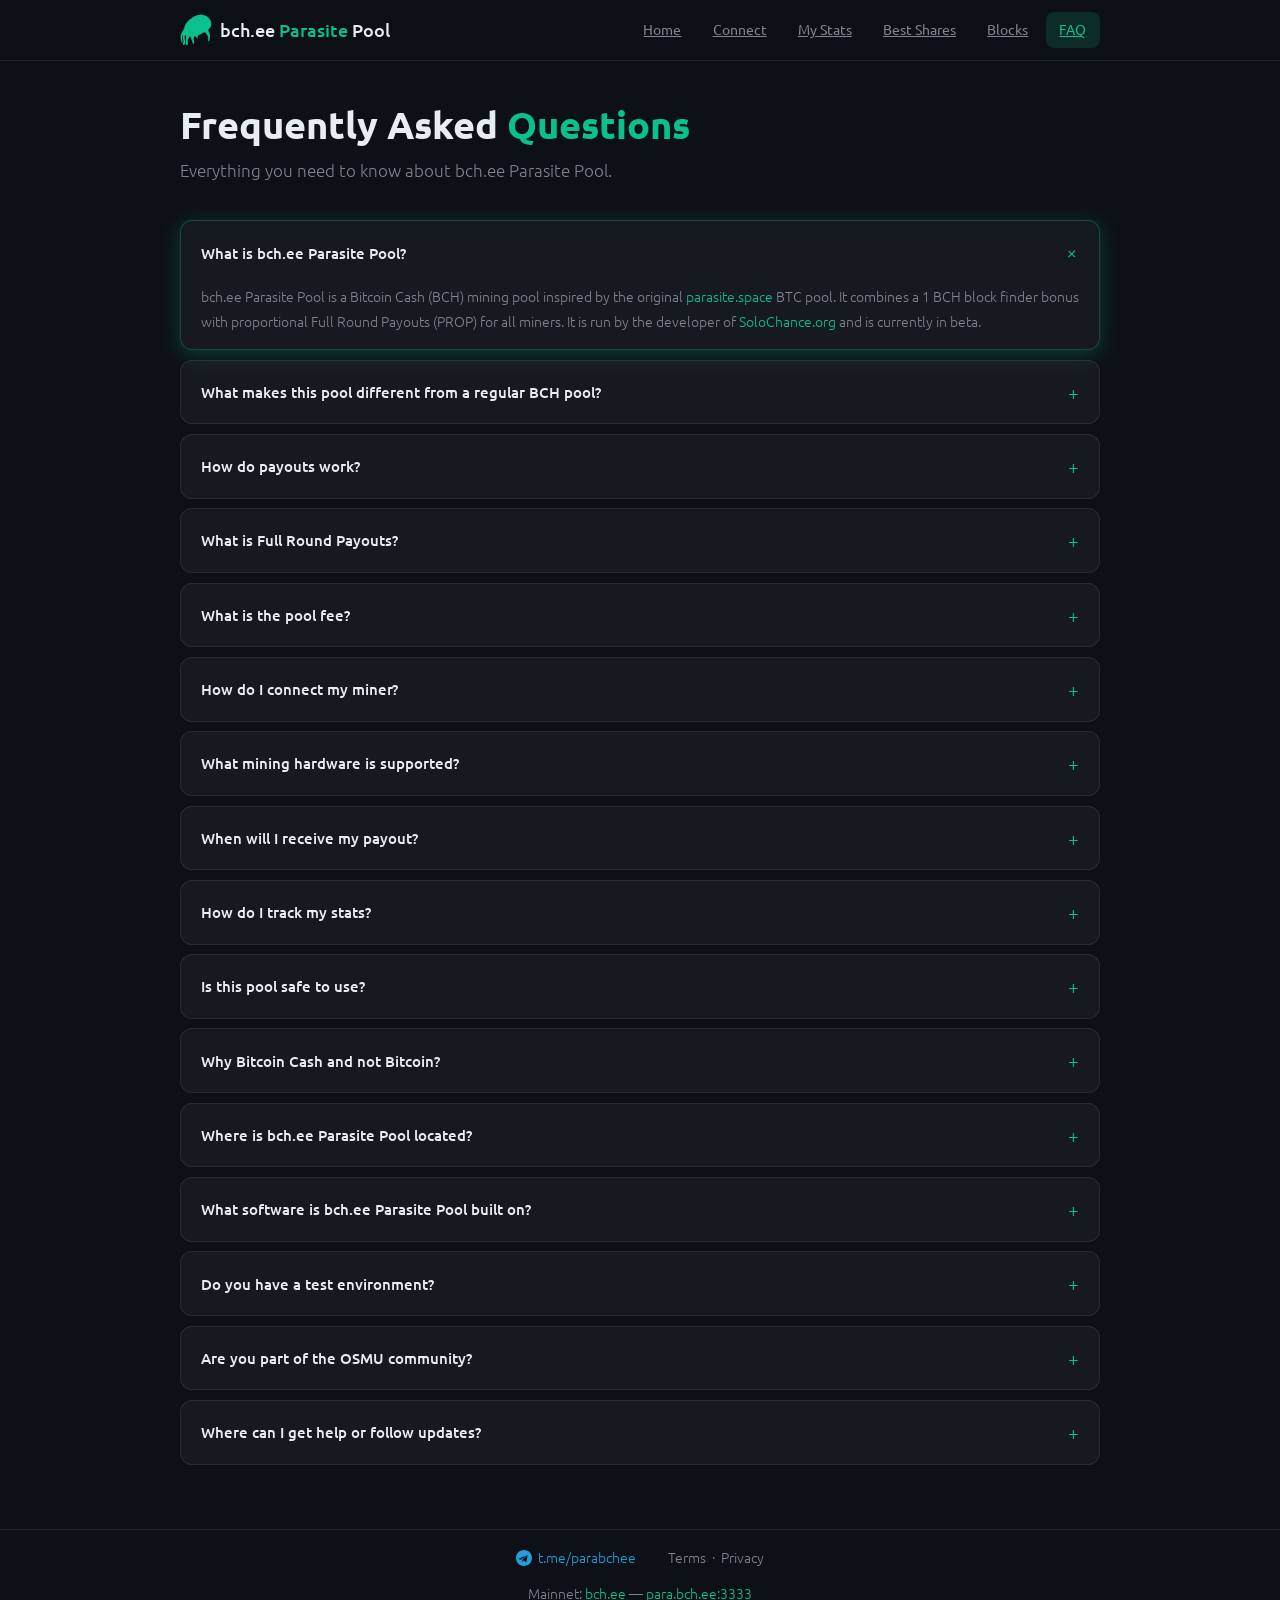
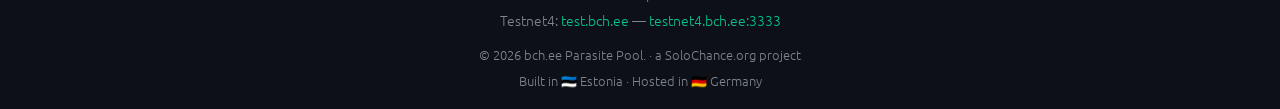
==== faq.html @ 90368d8b "Add copyright and SoloChance.org attribution to footer Adds "© 2026 bch.ee Parasite Pool. · a SoloCh" ====
<!DOCTYPE html>
<html lang="en">
<head>
  <meta charset="UTF-8" />
  <meta name="viewport" content="width=device-width, initial-scale=1.0" />
  <title>FAQ — bch.ee Parasite Pool | Bitcoin Cash Mining Pool</title>
  <meta name="description" content="Frequently asked questions about bch.ee Parasite Pool — how payouts work, fees, hardware, Full Round Payouts, and how to connect your miner." />
  <meta property="og:title" content="FAQ — bch.ee Parasite Pool" />
  <meta property="og:description" content="Everything you need to know about bch.ee Parasite Pool — payouts, fees, hardware support, and how to get started mining Bitcoin Cash." />
  <meta property="og:image" content="https://bch.ee/og-image.png" />
  <meta property="og:image:width" content="1200" />
  <meta property="og:image:height" content="630" />
  <meta property="og:url" content="https://bch.ee/faq.html" />
  <meta property="og:type" content="website" />
  <meta property="og:site_name" content="bch.ee Parasite Pool" />
  <meta name="twitter:card" content="summary_large_image" />
  <meta name="twitter:title" content="FAQ — bch.ee Parasite Pool" />
  <meta name="twitter:description" content="Frequently asked questions about bch.ee Parasite Pool — how payouts work, fees, hardware, Full Round Payouts, and how to connect your miner." />
  <meta name="twitter:image" content="https://bch.ee/og-image.png" />
  <link rel="canonical" href="https://bch.ee/faq.html" />
  <link rel="icon" type="image/x-icon" href="favicon.ico" />
  <link rel="icon" type="image/svg+xml" href="logo.svg" />
  <link rel="apple-touch-icon" href="parasite-logo.png" />
  <link rel="preconnect" href="https://fonts.googleapis.com" />
  <link rel="preconnect" href="https://fonts.gstatic.com" crossorigin />
  <link href="https://fonts.googleapis.com/css2?family=Ubuntu:wght@300;400;500;700&family=Ubuntu+Mono&display=swap" rel="stylesheet" />
  <link rel="stylesheet" href="style.css" />
</head>
<body>

  <header class="header">
    <div class="container header-inner">
      <a href="/" class="logo">
        <img src="logo.svg" alt="bch.ee Parasite Pool" class="logo-icon" />
        <span class="logo-text">bch.ee <span class="accent">Parasite</span> Pool</span>
      </a>
      <nav class="nav">
        <a href="/" class="nav-btn">Home</a>
        <a href="/#connect" class="nav-btn">Connect</a>
        <a href="/#mystats" class="nav-btn">My Stats</a>
        <a href="/#bestshares" class="nav-btn">Best Shares</a>
        <a href="/#blocks" class="nav-btn">Blocks</a>
        <a href="/faq.html" class="nav-btn active">FAQ</a>
      </nav>
    </div>
  </header>

  <main class="container">

    <div class="hero">
      <h1>Frequently Asked <span class="accent">Questions</span></h1>
      <p class="hero-sub">Everything you need to know about bch.ee Parasite Pool.</p>
    </div>

    <div class="faq-list">

      <details class="faq-item" open>
        <summary>What is bch.ee Parasite Pool?</summary>
        <p>bch.ee Parasite Pool is a Bitcoin Cash (BCH) mining pool inspired by the original <a href="https://parasite.space" target="_blank" rel="noopener">parasite.space</a> BTC pool. It combines a 1 BCH block finder bonus with proportional Full Round Payouts (PROP) for all miners. It is run by the developer of <a href="https://solochance.org" target="_blank" rel="noopener">SoloChance.org</a> and is currently in beta.</p>
      </details>

      <details class="faq-item">
        <summary>What makes this pool different from a regular BCH pool?</summary>
        <p>Most mining pools fall into one of two camps: <strong>solo pools</strong>, where you chase the full block reward alone with no guarantees, or <strong>proportional pools</strong>, where rewards are shared steadily but there is nothing to get excited about.</p>
        <p>bch.ee Parasite Pool gives you both. Every miner receives their fair proportional share of each block — no luck penalty, no dry spells. And on top of that, whoever finds the block walks away with an extra <strong>1 BCH bonus</strong> paid directly to them. The thrill of winning big, with the stability of regular payouts.</p>
      </details>

      <details class="faq-item">
        <summary>How do payouts work?</summary>
        <p>Every time a block is found, three things happen:</p>
        <ol class="faq-ol">
          <li><strong>1 BCH</strong> is paid to the miner who found the block, directly in the block's coinbase.</li>
          <li><strong>99% of (Block Reward + Tx Fees − 1 BCH)</strong> is split proportionally (PROP) among all miners based on their shares submitted since the last block — no minimum, even 1 sat is paid.</li>
          <li><strong>1%</strong> goes to the pool fee.</li>
        </ol>
        <p>The block finder receives both: the 1 BCH bonus, plus their own proportional share of the 99% like every other miner — all paid in that same coinbase transaction. It's fully trustless — no pool-side ledger to trust, and no ongoing bookkeeping.</p>
      </details>

      <details class="faq-item">
        <summary>What is Full Round Payouts?</summary>
        <p>Full Round means every share submitted since the last block counts toward this round's payout — the window is the round itself, not a fixed number of shares or a fixed time limit that could cut off shares from early in the round or pull in shares from a previous one. One block found starts a new round; the next block found closes it. All shares within that round are counted equally and proportionally — this is known as a PROP (proportional) payment scheme.</p>
      </details>

      <details class="faq-item">
        <summary>What is the pool fee?</summary>
        <p>The effective fee is approximately <strong>~0.7%</strong> of the full block reward. The 1 BCH finder bonus is paid completely fee-free. The 1% fee applies only to the remaining distributable reward — so on a 3.125 BCH block, the fee is taken from 2.125 BCH, not the full amount.</p>
      </details>

      <details class="faq-item">
        <summary>How do I connect my miner?</summary>
        <p>Point your miner at <code>para.bch.ee:3333</code>. Use your BCH address as the username, optionally followed by a worker name: <code>YOUR_BCH_ADDRESS.workername</code>. Password is <code>x</code>. See the <a href="/#connect">Connect page</a> for full examples including Bitaxe.</p>
      </details>

      <details class="faq-item">
        <summary>What mining hardware is supported?</summary>
        <p>Any SHA-256 mining hardware works — ASICs (Antminer, Whatsminer, Bitaxe, nerdQAxe, etc.) and CPU miners (cpuminer-opt). BCH uses the same SHA-256 algorithm as Bitcoin.</p>
      </details>

      <details class="faq-item">
        <summary>When will I receive my payout?</summary>
        <p>There's no separate "sending" step — both the 1 BCH finder bonus and your proportional share are placed directly as outputs in that block's own coinbase transaction the moment it's found. Coinbase outputs are spendable after 100 confirmations (~16.5 hours), per standard Bitcoin rules. There's no minimum payout: even 1 sat is paid, and there's no ongoing bookkeeping to wait on. Since the pool is in beta and has not yet found a block, there are no payouts yet.</p>
      </details>

      <details class="faq-item">
        <summary>How do I track my stats?</summary>
        <p>Go to the <a href="/#mystats">My Stats</a> page and enter your BCH address. It will show your hashrate, shares, and last activity. Stats are only available once the pool node finishes syncing.</p>
      </details>

      <details class="faq-item">
        <summary>Is this pool safe to use?</summary>
        <p>The pool is in beta. It is built on <a href="https://github.com/kanon1989/asicseer-pool" target="_blank" rel="noopener">asicseer-pool</a>, a fork of ckpool — established, open-source pool software. bch.ee Parasite Pool cannot be held responsible for losses, missed payouts, or service interruptions.</p>
      </details>

      <details class="faq-item">
        <summary>Why Bitcoin Cash and not Bitcoin?</summary>
        <p>From the beginning of <a href="https://solochance.org" target="_blank" rel="noopener">SoloChance.org</a>, the goal has always been to serve what is underserved — to find the gap the community hasn't filled yet. When SoloChance.org was being built, <a href="https://solochance.com" target="_blank" rel="noopener">SoloChance.com</a> had already been serving Bitcoin solo mining calculations for years. So the gap was Bitcoin Cash, and that's where SoloChance.org went.</p>
        <p>The same thinking applies here. Bitcoin Cash has regular pools, solo pools — everything you'd expect. The one thing it didn't have was a Parasite pool — something Bitcoin already had with <a href="https://parasite.space" target="_blank" rel="noopener">parasite.space</a>. The model is genuinely exciting, the gap was there, and no one had filled it yet. bch.ee Parasite Pool exists to change that.</p>
      </details>

      <details class="faq-item">
        <summary>Where is bch.ee Parasite Pool located?</summary>
        <p>The pool server runs in Frankfurt, Germany. Invoicing and domain purchases are handled through Estonia, thanks to the <a href="https://e-resident.gov.ee" target="_blank" rel="noopener">Estonian e-Residency</a> programme, which allows individuals to access EU digital services without being a resident. The operator lives somewhere else.</p>
      </details>

      <details class="faq-item">
        <summary>What software is bch.ee Parasite Pool built on?</summary>
        <p>It is built on <a href="https://github.com/cculianu/asicseer-pool" target="_blank" rel="noopener">asicseer-pool</a>, with the necessary modifications made for our setup. Asicseer-pool itself is based on the industry-standard <a href="https://bitbucket.org/ckolivas/ckpool/src/master/" target="_blank" rel="noopener">ckpool</a> by Con Kolivas.</p>
        <p>While on the subject — a sincere thank you to <a href="https://x.com/ckpooldev" target="_blank" rel="noopener">Con Kolivas</a>, the Prometheus of the solo mining space. None of this would exist without his foundational work.</p>
      </details>

      <details class="faq-item">
        <summary>Do you have a test environment?</summary>
        <p>Yes — a Testnet4 version of the pool is always running, using the exact same pool software as production. The only difference is it's connected to a testnet4 node instead of mainnet. You can test mining against it at <a href="https://test.bch.ee" target="_blank" rel="noopener">test.bch.ee</a>, and view found test blocks at <a href="https://test.bch.ee/#blocks" target="_blank" rel="noopener">test.bch.ee/#blocks</a>.</p>
      </details>

      <details class="faq-item">
        <summary>Are you part of the OSMU community?</summary>
        <p><a href="https://osmu.wiki" target="_blank" rel="noopener">OSMU</a> (Open Source Miners United) is a community of people passionate about Bitcoin and open-source mining, built around the belief that knowledge should be shared openly. I was an active member in the early days — it shaped a lot of how I think about mining. Life got busy; learning a new language, preparing to migrate for a better life kept my calendar full, and I gradually became more of a read-only member. But the spirit of that community is very much part of why bch.ee Parasite Pool exists.</p>
        <p>Honestly, one of the things I feel most held back by is something I had no say in — the passport I was born with. I didn't choose my country any more than anyone chooses where they're born. But the consequences are real: no visa to the US, no free movement in the Schengen area, no Bitcoin conferences in Europe or the UK. If I had been born a US, UK, or German citizen, I have no doubt things would have looked very different — I would have shown up, contributed in person, and been far more active. Until I naturalise somewhere that opens those doors, staying on the sidelines is simply the reality.</p>
        <p>To make matters more absurd — even importing a $10 Bitaxe accessory is either outright forbidden or burdened with such substantial import taxes and fees that it becomes economically pointless. The hardware that the rest of the world tinkers with freely is effectively out of reach. Until my circumstances change, I'll be channelling my energy into my own products for fun, and my career to survive — and staying out of it.</p>
        <p>Long story short, I really would like to be an active member, but until then I will be a read-only member and a silent fan.</p>
        <p>I especially want to thank <a href="https://x.com/skot9000" target="_blank" rel="noopener">@skot9000</a>, <a href="https://x.com/wantclue" target="_blank" rel="noopener">@wantclue</a>, <a href="https://www.rgzen.com/index.php" target="_blank" rel="noopener">RGZ Electronics</a>, and <a href="https://www.thesolomining.co/" target="_blank" rel="noopener">The Solo Mining Co.</a> for their kind early help to me and everything they created in this space.</p>
      </details>

      <details class="faq-item">
        <summary>Where can I get help or follow updates?</summary>
        <p>Join our Telegram group: <a href="https://t.me/parabchee" target="_blank" rel="noopener">t.me/parabchee</a></p>
      </details>

    </div>

  </main>

  <footer class="footer">
    <div class="container footer-inner">
      <a href="https://t.me/parabchee" target="_blank" rel="noopener" class="tg-footer-link">
        <svg viewBox="0 0 24 24" fill="currentColor" width="16" height="16"><path d="M12 0C5.373 0 0 5.373 0 12s5.373 12 12 12 12-5.373 12-12S18.627 0 12 0zm5.562 8.248-1.97 9.289c-.145.658-.537.818-1.084.508l-3-2.21-1.447 1.394c-.16.16-.295.295-.605.295l.213-3.053 5.56-5.023c.242-.213-.054-.333-.373-.12L7.17 14.498l-2.95-.924c-.64-.204-.657-.64.136-.948l11.57-4.461c.537-.194 1.006.131.836.083z"/></svg>
        t.me/parabchee
      </a>
      <span class="muted">
        <a href="/terms.html" style="color:var(--muted);text-decoration:none;transition:color .2s" onmouseover="this.style.color='var(--accent)'" onmouseout="this.style.color='var(--muted)'">Terms</a>
        &nbsp;·&nbsp;
        <a href="/privacy.html" style="color:var(--muted);text-decoration:none;transition:color .2s" onmouseover="this.style.color='var(--accent)'" onmouseout="this.style.color='var(--muted)'">Privacy</a>
      </span>
    </div>
    <div class="container footer-networks">
      <div>Mainnet: <a href="/" style="color:var(--accent);text-decoration:none">bch.ee</a> &mdash; <span class="accent">para.bch.ee:3333</span></div>
      <div>Testnet4: <a href="https://test.bch.ee" target="_blank" rel="noopener" style="color:var(--accent);text-decoration:none">test.bch.ee</a> &mdash; <span class="accent">testnet4.bch.ee:3333</span></div>
    </div>
    <div class="container footer-bottom">
      <div>&copy; 2026 bch.ee Parasite Pool. &middot; a <a href="https://solochance.org" target="_blank" rel="noopener" class="footer-solochance-link">SoloChance.org</a> project</div>
      <div>Built in 🇪🇪 Estonia &middot; Hosted in 🇩🇪 Germany</div>
    </div>
  </footer>

  <script type="application/ld+json">
  {
    "@context": "https://schema.org",
    "@type": "FAQPage",
    "@id": "https://bch.ee/faq.html#faqpage",
    "url": "https://bch.ee/faq.html",
    "name": "FAQ — bch.ee Parasite Pool",
    "mainEntity": [
      {
        "@type": "Question",
        "name": "What is bch.ee Parasite Pool?",
        "acceptedAnswer": {
          "@type": "Answer",
          "text": "bch.ee Parasite Pool is a Bitcoin Cash (BCH) mining pool that combines a 1 BCH block finder bonus with proportional Full Round Payouts (PROP) for all miners. It is run by the developer of SoloChance.org and is currently in beta."
        }
      },
      {
        "@type": "Question",
        "name": "What makes this pool different from a regular BCH pool?",
        "acceptedAnswer": {
          "@type": "Answer",
          "text": "bch.ee Parasite Pool gives you both solo and proportional rewards. Every miner receives their fair proportional share of each block, and whoever finds the block walks away with an extra 1 BCH bonus. The thrill of winning big, with the stability of regular payouts."
        }
      },
      {
        "@type": "Question",
        "name": "How do payouts work?",
        "acceptedAnswer": {
          "@type": "Answer",
          "text": "Every time a block is found: 1 BCH is paid to the miner who found the block, directly in the block's coinbase; 99% of (Block Reward + Tx Fees − 1 BCH) is split proportionally (PROP) among all miners by shares, with no minimum — even 1 sat is paid; ~0.7% goes to the pool fee (effective, since the 1 BCH finder bonus is fee-free). The block finder receives both the 1 BCH bonus and their proportional share, all in the same coinbase transaction — fully trustless, with no ongoing bookkeeping."
        }
      },
      {
        "@type": "Question",
        "name": "What is Full Round Payouts?",
        "acceptedAnswer": {
          "@type": "Answer",
          "text": "Full Round means every share submitted since the last block counts toward this round's payout — the window is the round itself, not a fixed number of shares or a fixed time limit that could cut off early shares or pull in shares from a previous round. One block starts a new round; the next block closes it. This is known as a PROP (proportional) payment scheme."
        }
      },
      {
        "@type": "Question",
        "name": "What is the pool fee?",
        "acceptedAnswer": {
          "@type": "Answer",
          "text": "The effective fee is approximately ~0.7% of the full block reward. The 1 BCH finder bonus is paid fee-free. The 1% fee applies only to the remaining distributable reward — on a 3.125 BCH block, the fee is taken from 2.125 BCH."
        }
      },
      {
        "@type": "Question",
        "name": "How do I connect my miner?",
        "acceptedAnswer": {
          "@type": "Answer",
          "text": "Point your miner at para.bch.ee:3333. Use your BCH address as the username, optionally followed by a worker name (YOUR_BCH_ADDRESS.workername). Password is x."
        }
      },
      {
        "@type": "Question",
        "name": "What mining hardware is supported?",
        "acceptedAnswer": {
          "@type": "Answer",
          "text": "Any SHA-256 mining hardware works — ASICs (Antminer, Whatsminer, Bitaxe, nerdQAxe, etc.) and CPU miners (cpuminer-opt). BCH uses the same SHA-256 algorithm as Bitcoin."
        }
      },
      {
        "@type": "Question",
        "name": "Where is bch.ee Parasite Pool located?",
        "acceptedAnswer": {
          "@type": "Answer",
          "text": "The pool server runs in Frankfurt, Germany. Invoicing and domain purchases are handled through Estonia via the Estonian e-Residency programme. The operator personally lives in Turkey."
        }
      },
      {
        "@type": "Question",
        "name": "Why Bitcoin Cash and not Bitcoin?",
        "acceptedAnswer": {
          "@type": "Answer",
          "text": "Bitcoin Cash had regular pools and solo pools but no Parasite pool. The model is genuinely exciting, the gap was there, and no one had filled it yet. bch.ee Parasite Pool exists to change that."
        }
      }
    ]
  }
  </script>
</body>
</html>
---- style.css ----
/* ===========================
   BCH Parasite Pool — Styles
   =========================== */

:root {
  --bg:          #0d1117;
  --bg-card:     rgba(255, 255, 255, 0.04);
  --bg-card-hover: rgba(255, 255, 255, 0.07);
  --border:      rgba(255, 255, 255, 0.08);
  --accent:      #0AC18E;
  --accent-dim:  rgba(10, 193, 142, 0.15);
  --accent-glow: rgba(10, 193, 142, 0.25);
  --text:        #e6edf3;
  --muted:       #7d8590;
  --yellow:      #f0b429;
  --yellow-bg:   rgba(240, 180, 41, 0.15);
  --block:       #58a6ff;
  --radius:      12px;
  --radius-sm:   8px;
  --blur:        blur(12px);
}

*, *::before, *::after { box-sizing: border-box; margin: 0; padding: 0; }

html { scroll-behavior: smooth; }

body {
  background: var(--bg);
  color: var(--text);
  font-family: 'Ubuntu', sans-serif;
  font-weight: 300;
  font-size: 16px;
  line-height: 1.6;
  min-height: 100vh;
  display: flex;
  flex-direction: column;
}

/* ── Layout ── */

.container {
  max-width: 960px;
  margin: 0 auto;
  padding: 0 1.25rem;
  width: 100%;
}

main.container {
  flex: 1;
  padding-top: 2rem;
  padding-bottom: 4rem;
}

/* ── Header ── */

.header {
  position: sticky;
  top: 0;
  z-index: 100;
  background: rgba(13, 17, 23, 0.85);
  backdrop-filter: var(--blur);
  -webkit-backdrop-filter: var(--blur);
  border-bottom: 1px solid var(--border);
}

.header-inner {
  display: flex;
  align-items: center;
  justify-content: space-between;
  height: 60px;
  gap: 1rem;
}

.logo {
  display: flex;
  align-items: center;
  gap: .5rem;
  font-size: 1.1rem;
  font-weight: 500;
  white-space: nowrap;
  user-select: none;
  text-decoration: none;
  color: var(--text);
}

.logo-icon { height: 32px; width: 32px; object-fit: contain; }

.nav {
  display: flex;
  gap: .25rem;
  flex-wrap: wrap;
}

.nav-btn {
  background: transparent;
  border: none;
  color: var(--muted);
  font-family: 'Ubuntu', sans-serif;
  font-size: .9rem;
  font-weight: 400;
  padding: .4rem .85rem;
  border-radius: var(--radius-sm);
  cursor: pointer;
  transition: color .2s, background .2s;
}

.nav-btn:hover { color: var(--text); background: var(--bg-card); }
.nav-btn.active { color: var(--accent); background: var(--accent-dim); }

/* ── Sections ── */

.section { display: none; }
.section.active { display: block; }

/* ── Hero ── */

.hero {
  margin-bottom: 2.25rem;
  padding-top: .5rem;
}

.hero-inner {
  display: flex;
  align-items: center;
  gap: 1.75rem;
}

.hero-bch-logo {
  width: 96px;
  height: 96px;
  flex-shrink: 0;
  border-radius: 50%;
  box-shadow: 0 0 32px rgba(10, 193, 142, 0.3);
}

.hero h1 {
  font-size: clamp(1.6rem, 4vw, 2.4rem);
  font-weight: 700;
  line-height: 1.2;
  margin-bottom: .65rem;
}

.hero-sub {
  color: var(--muted);
  font-size: 1.05rem;
  max-width: 580px;
}

.byline {
  display: inline-flex;
  flex-direction: column;
  align-items: flex-start;
  gap: .2rem;
  font-size: .8rem;
  font-weight: 500;
  text-transform: uppercase;
  letter-spacing: .08em;
  color: #7c74f0;
  background: rgba(79, 70, 229, 0.12);
  border: 1px solid rgba(79, 70, 229, 0.25);
  border-radius: 12px;
  padding: .5rem .85rem;
  margin-bottom: .9rem;
}

.byline-part { white-space: normal; }
.byline-sep  { display: none; }

.byline-link {
  color: #a5a0f5;
  text-decoration: none;
  font-weight: 600;
  transition: color .2s;
}

.byline-link:hover { color: #fff; }

@media (max-width: 480px) {
  .hero-inner { flex-direction: column; align-items: flex-start; gap: 1rem; }
  .hero-bch-logo { width: 72px; height: 72px; }
}

.accent { color: var(--accent); }

/* ── Section title ── */

.section-title {
  font-size: .8rem;
  font-weight: 500;
  text-transform: uppercase;
  letter-spacing: .08em;
  color: var(--muted);
  margin-bottom: 1rem;
  margin-top: 0;
}

/* ── Cards ── */

.card {
  background: var(--bg-card);
  border: 1px solid var(--border);
  border-radius: var(--radius);
  padding: 1.25rem 1.5rem;
  backdrop-filter: var(--blur);
  -webkit-backdrop-filter: var(--blur);
  transition: transform .2s ease, box-shadow .2s ease, background .2s ease;
}

.card:hover {
  transform: translateY(-3px);
  box-shadow: 0 8px 32px var(--accent-glow);
  background: var(--bg-card-hover);
}

.card-grid {
  display: grid;
  grid-template-columns: repeat(auto-fill, minmax(160px, 1fr));
  gap: 1rem;
}

#bch-grid {
  grid-template-columns: repeat(2, minmax(0, 1fr));
}

#stats-grid {
  grid-template-columns: repeat(3, minmax(0, 1fr));
}

#chances-grid {
  grid-template-columns: repeat(4, minmax(0, 1fr));
}

#user-stats-grid,
#user-chance-grid {
  grid-template-columns: repeat(3, minmax(0, 1fr));
}

#user-payout-grid {
  grid-template-columns: repeat(2, minmax(0, 1fr));
}

.card-grid.three-col {
  grid-template-columns: repeat(auto-fill, minmax(240px, 1fr));
}

/* ── Stat Cards ── */

.stat-card {
  text-align: center;
  padding: 1.5rem 1rem;
}

.stat-label {
  font-size: .8rem;
  color: var(--muted);
  text-transform: uppercase;
  letter-spacing: .06em;
  margin-bottom: .4rem;
}

.stat-value {
  font-size: 1.8rem;
  font-weight: 700;
  color: var(--accent);
  line-height: 1.1;
}

.stat-value.skeleton { color: var(--border); }

.stat-change {
  font-size: .82rem;
  font-weight: 500;
  margin-top: .3rem;
}

/* ── Info Cards ── */

.info-card { padding: 1.5rem; }

.info-icon {
  font-size: 1.8rem;
  margin-bottom: .75rem;
}

.info-title {
  font-size: 1rem;
  font-weight: 500;
  margin-bottom: .4rem;
}

.info-desc {
  color: var(--muted);
  font-size: .9rem;
}


.payout-order {
  margin-top: .65rem;
  padding-left: 1.1rem;
  display: flex;
  flex-direction: column;
  gap: .45rem;
  font-size: .85rem;
}

.payout-order li { line-height: 1.4; }

.payout-amount {
  color: var(--accent);
  font-weight: 500;
}

.formula {
  margin-top: .7rem;
  font-family: 'Ubuntu Mono', monospace;
  font-size: .82rem;
  color: var(--accent);
  background: var(--accent-dim);
  border: 1px solid rgba(10,193,142,.2);
  border-radius: var(--radius-sm);
  padding: .4rem .75rem;
  display: inline-block;
  line-height: 1.8;
}

.formula sup, .formula sub {
  font-size: .75em;
}

/* ── Connect Card ── */

.connect-card { display: flex; flex-direction: column; gap: .75rem; }

.connect-row {
  display: flex;
  align-items: center;
  gap: 1rem;
  flex-wrap: wrap;
}

.connect-label {
  min-width: 90px;
  font-size: .85rem;
  color: var(--muted);
  text-transform: uppercase;
  letter-spacing: .05em;
}

code.connect-value {
  font-family: 'Ubuntu Mono', 'Fira Mono', monospace;
  font-size: .95rem;
  color: var(--accent);
  background: var(--accent-dim);
  padding: .2rem .6rem;
  border-radius: var(--radius-sm);
  word-break: break-all;
}

/* ── Config tabs + block ── */

.config-tabs {
  display: flex;
  gap: .375rem;
  margin-bottom: 1rem;
  flex-wrap: wrap;
}

.tab-btn {
  background: transparent;
  border: 1px solid var(--border);
  color: var(--muted);
  font-family: 'Ubuntu', sans-serif;
  font-size: .8rem;
  padding: .3rem .8rem;
  border-radius: var(--radius-sm);
  cursor: pointer;
  transition: color .2s, background .2s, border-color .2s;
}

.tab-btn:hover { color: var(--text); border-color: var(--accent); }
.tab-btn.active {
  color: var(--accent);
  background: var(--accent-dim);
  border-color: var(--accent);
}

.config-block {
  display: none;
  background: rgba(0,0,0,.35);
  border: 1px solid var(--border);
  border-radius: var(--radius-sm);
  padding: 1rem 1.25rem;
  overflow-x: auto;
  font-family: 'Ubuntu Mono', 'Fira Mono', 'Courier New', monospace;
  font-size: .875rem;
  color: var(--text);
  line-height: 1.7;
  white-space: pre;
}

.config-block.active { display: block; }

/* ── Bitaxe UI mockup ── */

.bitaxe-ui {
  display: none;
  background: #1e1e2e;
  border: 1px solid #2d2d44;
  border-radius: 10px;
  padding: 0 !important;
  overflow: hidden;
  font-family: 'Ubuntu', sans-serif;
  width: 100%;
  white-space: normal;
}

.bitaxe-header {
  display: flex;
  align-items: center;
  gap: .6rem;
  background: #16162a;
  padding: .75rem 1.1rem;
  font-size: .95rem;
  font-weight: 500;
  color: #e2e2f0;
  border-bottom: 1px solid #2d2d44;
}

.bitaxe-logo { font-size: 1.1rem; color: #F7931A; }

.bitaxe-ui.active { display: block; }


.bitaxe-form {
  padding: 1rem 1.1rem;
  display: flex;
  flex-direction: column;
  gap: .75rem;
}

.bitaxe-field {
  display: flex;
  flex-direction: column;
  gap: .3rem;
}

.bitaxe-field label {
  font-size: .78rem;
  color: #9090b0;
  font-weight: 500;
  text-transform: uppercase;
  letter-spacing: .05em;
}

.bitaxe-field input {
  background: #13131f;
  border: 1px solid #2d2d44;
  border-radius: 6px;
  color: #e2e2f0;
  font-family: 'Ubuntu Mono', monospace;
  font-size: .88rem;
  padding: .55rem .8rem;
  outline: none;
  width: 100%;
}

.bitaxe-field input:focus { border-color: #F7931A; }



/* ── Avalon UI mockup ── */

.avalon-ui {
  display: none;
  background: #1a1a1a;
  border: 1px solid #333;
  border-radius: 10px;
  padding: 0 !important;
  overflow: hidden;
  font-family: 'Ubuntu', sans-serif;
  width: 100%;
  white-space: normal;
}

.avalon-ui.active { display: block; }

.avalon-header {
  display: flex;
  align-items: center;
  gap: .6rem;
  background: #111;
  padding: .75rem 1.1rem;
  font-size: .95rem;
  font-weight: 500;
  color: #e0e0e0;
  border-bottom: 1px solid #333;
}

.avalon-logo { font-size: 1.1rem; color: #FF6B00; }

.avalon-form {
  padding: 1rem 1.1rem;
  display: flex;
  flex-direction: column;
  gap: .75rem;
}

.avalon-field {
  display: flex;
  flex-direction: column;
  gap: .3rem;
}

.avalon-field label {
  font-size: .78rem;
  color: #888;
  font-weight: 500;
  text-transform: uppercase;
  letter-spacing: .05em;
}

.avalon-field input {
  background: #0d0d0d;
  border: 1px solid #333;
  border-radius: 6px;
  color: #e0e0e0;
  font-family: 'Ubuntu Mono', monospace;
  font-size: .88rem;
  padding: .55rem .8rem;
  outline: none;
  width: 100%;
}

.avalon-field input:focus { border-color: #FF6B00; }

/* ── NiceHash UI ── */

.nicehash-ui {
  display: none;
  background: #1a1a1e;
  border: 1px solid #333;
  border-radius: 10px;
  padding: 0 !important;
  overflow: hidden;
  font-family: 'Ubuntu', sans-serif;
  width: 100%;
  white-space: normal;
}

.nicehash-ui.active { display: block; }

.nicehash-header {
  display: flex;
  align-items: center;
  gap: .6rem;
  background: #111114;
  padding: .75rem 1.1rem;
  font-size: .95rem;
  font-weight: 500;
  color: #e0e0e0;
  border-bottom: 1px solid #333;
}

.nicehash-logo { font-size: 1.1rem; color: #f5a623; }

.nicehash-form {
  padding: 1rem 1.1rem;
  display: flex;
  flex-direction: column;
  gap: .75rem;
}

.nicehash-field {
  display: flex;
  flex-direction: column;
  gap: .3rem;
}

.nicehash-field label {
  font-size: .78rem;
  color: #888;
  font-weight: 500;
  font-style: italic;
}

.nicehash-field input,
.nicehash-field select {
  background: #0d0d0f;
  border: 1px solid #333;
  border-radius: 6px;
  color: #e0e0e0;
  font-family: 'Ubuntu Mono', monospace;
  font-size: .88rem;
  padding: .55rem .8rem;
  outline: none;
  width: 100%;
  -webkit-appearance: none;
}

.nicehash-field input:focus,
.nicehash-field select:focus { border-color: #f5a623; }

.nicehash-row {
  display: flex;
  gap: .75rem;
}

.nicehash-row .nicehash-field:first-child { flex: 2; }
.nicehash-row .nicehash-field:last-child { flex: 1; }

.nicehash-note {
  font-size: .72rem;
  color: #666;
  margin-top: -.2rem;
}

/* ── Braiins Config UI ── */

.braiins-ui {
  display: none;
  background: #1a1a1e;
  border: 1px solid #333;
  border-radius: 10px;
  padding: 0 !important;
  overflow: hidden;
  font-family: 'Ubuntu', sans-serif;
  width: 100%;
  white-space: normal;
}

.braiins-ui.active { display: block; }

.braiins-header {
  display: flex;
  align-items: center;
  gap: .6rem;
  background: #111114;
  padding: .75rem 1.1rem;
  font-size: .95rem;
  font-weight: 500;
  color: #e0e0e0;
  border-bottom: 1px solid #333;
}

.braiins-logo { font-size: 1.1rem; color: #8a6bf0; }

.braiins-form {
  padding: 1rem 1.1rem;
  display: flex;
  flex-direction: column;
  gap: .75rem;
}

.braiins-field {
  display: flex;
  flex-direction: column;
  gap: .3rem;
}

.braiins-field label {
  font-size: .78rem;
  color: #888;
  font-weight: 500;
  font-style: italic;
}

.braiins-field input {
  background: #0d0d0f;
  border: 1px solid #333;
  border-radius: 6px;
  color: #e0e0e0;
  font-family: 'Ubuntu Mono', monospace;
  font-size: .88rem;
  padding: .55rem .8rem;
  outline: none;
  width: 100%;
}

.braiins-field input:focus { border-color: #8a6bf0; }

/* ── Lookup Card ── */

.lookup-card { margin-bottom: 1.5rem; }

.lookup-row {
  display: flex;
  gap: .75rem;
  flex-wrap: wrap;
}

.address-input {
  flex: 1;
  min-width: 0;
  background: rgba(0,0,0,.35);
  border: 1px solid var(--border);
  border-radius: var(--radius-sm);
  color: var(--text);
  font-family: 'Ubuntu Mono', 'Fira Mono', monospace;
  font-size: .9rem;
  padding: .65rem 1rem;
  outline: none;
  transition: border-color .2s, box-shadow .2s;
}

.address-input::placeholder { color: var(--muted); opacity: .6; }

.address-input:focus {
  border-color: var(--accent);
  box-shadow: 0 0 0 3px var(--accent-glow);
}

.input-hint {
  margin-top: .6rem;
  font-size: .82rem;
  color: var(--muted);
  overflow-wrap: break-word;
  word-break: break-all;
}

/* ── Buttons ── */

.btn-primary {
  background: var(--accent);
  color: #000;
  border: none;
  font-family: 'Ubuntu', sans-serif;
  font-size: .9rem;
  font-weight: 500;
  padding: .65rem 1.4rem;
  border-radius: var(--radius-sm);
  cursor: pointer;
  white-space: nowrap;
  transition: opacity .2s, transform .15s;
}

.btn-primary:hover { opacity: .88; transform: translateY(-1px); }
.btn-primary:active { transform: translateY(0); }


/* ── Warming up banner ── */

.warming-banner {
  display: flex;
  align-items: flex-start;
  gap: 1rem;
  background: rgba(10,193,142,.07);
  border: 1px solid rgba(10,193,142,.2);
  border-radius: var(--radius);
  padding: 1.1rem 1.4rem;
  margin-bottom: 1.5rem;
}

.warming-banner.hidden { display: none; }

.warming-icon { font-size: 1.4rem; line-height: 1; }

.warming-banner strong { font-weight: 500; color: var(--accent); }

.warming-banner p {
  color: var(--muted);
  font-size: .9rem;
  margin-top: .2rem;
}

/* ── Block rows ── */

.block-row {
  display: flex;
  align-items: center;
  justify-content: space-between;
  gap: 1rem;
  flex-wrap: wrap;
  padding: 1rem 1.5rem;
  background: var(--bg-card);
  border: 1px solid var(--border);
  border-radius: var(--radius);
  margin-bottom: .75rem;
  transition: transform .2s, box-shadow .2s, background .2s;
  text-decoration: none;
  color: inherit;
}

.block-row:hover {
  transform: translateY(-2px);
  box-shadow: 0 6px 24px var(--accent-glow);
  background: var(--bg-card-hover);
}

.block-row > div {
  min-width: 0;
}

.block-height {
  font-size: 1rem;
  font-weight: 500;
  color: var(--accent);
}

.block-hash {
  font-family: 'Ubuntu Mono', monospace;
  font-size: .78rem;
  color: var(--muted);
  word-break: break-all;
}

.block-meta {
  font-size: .82rem;
  color: var(--muted);
  overflow-wrap: anywhere;
}

.block-status {
  display: inline-block;
  font-size: .72rem;
  font-weight: 500;
  text-transform: uppercase;
  letter-spacing: .03em;
  padding: .15rem .55rem;
  border-radius: 999px;
  background: var(--yellow-bg);
  color: var(--yellow);
  white-space: nowrap;
}

.block-status.confirmed {
  background: var(--accent-dim);
  color: var(--accent);
}

.blocks-pagination {
  display: flex;
  align-items: center;
  justify-content: center;
  gap: 1rem;
  margin-top: 1.5rem;
}

.page-btn {
  background: transparent;
  border: 1px solid var(--border);
  color: var(--text);
  font-family: 'Ubuntu', sans-serif;
  font-size: .85rem;
  padding: .45rem 1rem;
  border-radius: var(--radius-sm);
  cursor: pointer;
  transition: color .2s, border-color .2s;
}
.page-btn:hover:not(:disabled) { color: var(--accent); border-color: var(--accent); }
.page-btn:disabled { opacity: .35; cursor: default; }

.page-info { color: var(--muted); font-size: .85rem; }

/* ── Pool chart ── */

.chart-card {
  margin-bottom: 2rem;
}

.chart-card:hover {
  transform: none;
  box-shadow: none;
  background: var(--bg-card);
}

.chart-card.fullscreen {
  position: fixed;
  inset: 0;
  z-index: 500;
  margin: 0;
  border-radius: 0;
  display: flex;
  flex-direction: column;
  background: var(--bg);
  backdrop-filter: none;
  -webkit-backdrop-filter: none;
}

.chart-card.fullscreen .chart-wrap {
  flex: 1 1 auto;
  height: auto;
}

body.chart-fullscreen-lock {
  overflow: hidden;
}

.chart-header {
  display: flex;
  align-items: baseline;
  justify-content: space-between;
  flex-wrap: wrap;
  gap: .5rem;
  margin-bottom: .75rem;
}

.chart-title {
  font-size: .95rem;
  font-weight: 500;
  color: var(--text);
}

.chart-window {
  font-size: .78rem;
  font-weight: 400;
  color: var(--muted);
}

.chart-legend {
  display: flex;
  align-items: center;
  gap: 1rem;
  font-size: .78rem;
  color: var(--muted);
}

.chart-fullscreen-btn {
  display: inline-flex;
  align-items: center;
  justify-content: center;
  width: 1.75rem;
  height: 1.75rem;
  padding: 0;
  background: transparent;
  border: 1px solid var(--border);
  border-radius: var(--radius-sm);
  color: var(--muted);
  cursor: pointer;
  transition: color .2s, border-color .2s, background .2s;
}

.chart-fullscreen-btn:hover,
.chart-fullscreen-btn.active {
  color: var(--accent);
  border-color: var(--accent);
  background: var(--accent-dim);
}

.chart-fullscreen-btn .icon-compress { display: none; }
.chart-fullscreen-btn.active .icon-expand { display: none; }
.chart-fullscreen-btn.active .icon-compress { display: block; }

.legend-item {
  display: inline-flex;
  align-items: center;
  gap: .35rem;
}

.legend-swatch {
  width: .6rem;
  height: .6rem;
  border-radius: 2px;
  display: inline-block;
}

.legend-hashrate { background: var(--accent); }
.legend-workers  { background: var(--yellow); }
.legend-blocks   { background: var(--block); border-radius: 50%; }

.chart-wrap {
  position: relative;
  height: 220px;
}

.chart-message {
  position: absolute;
  inset: 0;
  display: flex;
  align-items: center;
  justify-content: center;
  color: var(--muted);
  font-size: .85rem;
  text-align: center;
  padding: 0 1rem;
}

.chart-svg {
  width: 100%;
  height: 100%;
  overflow: visible;
  cursor: crosshair;
}

.chart-svg .grid-line   { stroke: var(--border); stroke-width: 1; }
.chart-svg .axis-label  { fill: var(--muted); font-size: 9px; font-family: 'Ubuntu', sans-serif; }
.chart-svg .hashrate-area { fill: var(--accent-dim); }
.chart-svg .hashrate-line { fill: none; stroke: var(--accent); stroke-width: 2; stroke-linejoin: round; stroke-linecap: round; }
.chart-svg .workers-line  { fill: none; stroke: var(--yellow); stroke-width: 1.5; stroke-dasharray: 4 3; stroke-linejoin: round; stroke-linecap: round; }
.chart-svg .hashrate-area { stroke-linejoin: round; }
.chart-svg .crosshair     { stroke: var(--border); stroke-width: 1; }
.chart-svg .block-line    { stroke: var(--block); stroke-opacity: .3; stroke-width: 1; }
.chart-svg .block-dot     { fill: var(--block); stroke: var(--bg); stroke-width: 1; cursor: pointer; }
.chart-svg .block-dot.unconfirmed { fill: var(--bg); stroke: var(--block); stroke-width: 1.5; }
.chart-svg .block-label   { fill: var(--block); font-size: 8px; font-family: 'Ubuntu', sans-serif; }
.chart-svg .dot-hashrate  { fill: var(--accent); }
.chart-svg .dot-workers   { fill: var(--yellow); }

.chart-tooltip {
  position: absolute;
  top: 0;
  left: 0;
  pointer-events: none;
  background: #151b23;
  border: 1px solid var(--border);
  border-radius: var(--radius-sm);
  padding: .5rem .65rem;
  font-size: .78rem;
  line-height: 1.5;
  white-space: nowrap;
  transform: translate(-50%, -100%);
  z-index: 5;
}

.chart-tooltip .tooltip-time     { color: var(--muted); margin-bottom: .15rem; }
.chart-tooltip .tooltip-hashrate { color: var(--accent); }
.chart-tooltip .tooltip-workers  { color: var(--yellow); }

/* ── Utilities ── */

.hidden { display: none !important; }
.text-center { text-align: center; }
.muted { color: var(--muted); }

/* ── Telegram ── */

.tg-btn {
  display: inline-flex;
  align-items: center;
  gap: .5rem;
  margin-top: 1.1rem;
  background: #229ED9;
  color: #fff;
  text-decoration: none;
  font-size: .9rem;
  font-weight: 500;
  padding: .6rem 1.2rem;
  border-radius: var(--radius-sm);
  transition: opacity .2s, transform .15s;
}

.tg-btn:hover { opacity: .88; transform: translateY(-1px); }

.tg-footer-link {
  display: inline-flex;
  align-items: center;
  gap: .4rem;
  color: #229ED9;
  text-decoration: none;
  font-size: .85rem;
  transition: opacity .2s;
}

.tg-footer-link:hover { opacity: .75; }

/* ── Disclaimer ── */

.disclaimer {
  display: flex;
  align-items: flex-start;
  gap: 1rem;
  background: rgba(240, 180, 41, 0.07);
  border: 1px solid rgba(240, 180, 41, 0.3);
  border-radius: var(--radius);
  padding: 1.1rem 1.4rem;
}

.disclaimer-icon { font-size: 1.3rem; line-height: 1; flex-shrink: 0; }

.disclaimer strong {
  font-weight: 500;
  color: var(--yellow);
  display: block;
  margin-bottom: .35rem;
}

.disclaimer p {
  color: var(--muted);
  font-size: .85rem;
  line-height: 1.6;
  margin: 0;
}

/* ── Workers Table ── */

.workers-table {
  width: 100%;
  border-collapse: collapse;
  font-size: .85rem;
}

.workers-table th {
  text-align: left;
  color: var(--muted);
  font-weight: 500;
  text-transform: uppercase;
  letter-spacing: .05em;
  font-size: .75rem;
  padding: .5rem .75rem;
  border-bottom: 1px solid var(--border);
  white-space: nowrap;
}

.workers-table td {
  padding: .6rem .75rem;
  border-bottom: 1px solid var(--border);
  color: var(--text);
  white-space: nowrap;
}

.workers-table tr:last-child td { border-bottom: none; }

.workers-table td:first-child {
  font-family: 'Ubuntu Mono', monospace;
  color: var(--accent);
  max-width: 160px;
  overflow: hidden;
  text-overflow: ellipsis;
  white-space: nowrap;
}

.workers-table td:not(:first-child) {
  color: var(--muted);
  text-align: right;
}

.workers-table th:not(:first-child) { text-align: right; }

.bs-pending { color: var(--muted); opacity: .4; }

/* Fixed layout + explicit column widths keep the wrapped address column
   from forcing the whole table (and its wrapper) wider than the card. */
#bestshares-table { table-layout: fixed; }
#bestshares-table thead th:nth-child(1) { width: 7%; }
#bestshares-table thead th:nth-child(2) { width: 25%; }
#bestshares-table thead th:nth-child(3) { width: 13%; }
#bestshares-table thead th:nth-child(4) { width: 13%; }
#bestshares-table thead th:nth-child(5) { width: 13%; }
#bestshares-table thead th:nth-child(6) { width: 17%; }
#bestshares-table thead th:nth-child(7) { width: 12%; }

/* Full (unmasked) addresses don't fit the fixed column on one line —
   wrap instead of overflowing into neighboring cells. */
#bestshares-table tbody td:nth-child(2) {
  white-space: normal;
  word-break: break-all;
  text-align: left;
}

.bs-address {
  cursor: pointer;
}
.bs-address:hover {
  color: var(--accent);
  text-decoration: underline;
}

.bs-payout-usd {
  font-size: .75rem;
  color: var(--muted);
  margin-top: .1rem;
}

/* The rank number never needs the worker-name ellipsis/max-width this
   cell inherits from .workers-table td:first-child — let it render in
   full even if the fixed column is tight on very narrow viewports. */
#bestshares-table tbody td:first-child {
  overflow: visible;
  text-overflow: clip;
  max-width: none;
}

.sort-th { cursor: pointer; user-select: none; transition: color .15s; }
.sort-th:hover { color: var(--text); }
.sort-th.sort-active { color: var(--accent); }

#bestshares-table-card:hover {
  transform: none;
  box-shadow: none;
  background: var(--bg-card);
}

#bestshares-table tbody td {
  transition: background .15s;
}
#bestshares-table tbody tr:hover td {
  background: rgba(255, 255, 255, 0.04);
}

#bestshares-table .col-bs     { background: rgba(10, 193, 142, 0.025); }
#bestshares-table .col-payout { background: rgba(240, 180, 41, 0.025); }
#bestshares-table thead .col-bs     { border-top: 2px solid rgba(10, 193, 142, 0.18); }
#bestshares-table thead .col-payout { border-top: 2px solid rgba(240, 180, 41, 0.18); }

.miner-active-icon {
  display: inline-block;
  transform-origin: 75% 75%;
  animation: miner-swing .65s ease-in-out infinite;
}
.miner-idle-icon {
  display: inline-block;
  opacity: .45;
}
@keyframes miner-swing {
  0%, 100% { transform: rotate(-28deg); }
  50%       { transform: rotate(12deg); }
}

/* ── Info tooltip ── */

.info-tip {
  position: relative;
  display: inline-flex;
  align-items: center;
  justify-content: center;
  width: 14px;
  height: 14px;
  margin-left: 5px;
  border-radius: 50%;
  border: 1px solid var(--muted);
  color: var(--muted);
  font-size: 9px;
  font-weight: 700;
  line-height: 1;
  cursor: default;
  vertical-align: middle;
  flex-shrink: 0;
}

.info-tip::after {
  content: attr(data-tip);
  position: absolute;
  bottom: calc(100% + 7px);
  left: 50%;
  transform: translateX(-50%);
  background: #1c2333;
  border: 1px solid rgba(255,255,255,.12);
  color: var(--text);
  font-size: 11px;
  font-weight: 400;
  line-height: 1.4;
  white-space: normal;
  width: max-content;
  max-width: 220px;
  padding: 5px 9px;
  border-radius: 5px;
  pointer-events: none;
  opacity: 0;
  transition: opacity .15s;
  z-index: 10;
}

.info-tip:hover::after { opacity: 1; }

/* ── FAQ ── */

.faq-list {
  display: flex;
  flex-direction: column;
  gap: .6rem;
}

.faq-item {
  background: var(--bg-card);
  border: 1px solid var(--border);
  border-radius: var(--radius);
  overflow: hidden;
  transition: border-color .2s, box-shadow .2s;
}

.faq-item[open] {
  border-color: rgba(10,193,142,.3);
  box-shadow: 0 4px 20px var(--accent-glow);
}

.faq-item summary {
  font-size: .95rem;
  font-weight: 500;
  color: var(--text);
  padding: 1rem 1.25rem;
  cursor: pointer;
  list-style: none;
  display: flex;
  justify-content: space-between;
  align-items: center;
  user-select: none;
}

.faq-item summary::-webkit-details-marker { display: none; }

.faq-item summary::after {
  content: '+';
  color: var(--accent);
  font-size: 1.2rem;
  font-weight: 300;
  transition: transform .2s;
  flex-shrink: 0;
}

.faq-item[open] summary::after {
  transform: rotate(45deg);
}

.faq-item p,
.faq-item ol,
.faq-item ul {
  padding: 0 1.25rem 1rem;
  color: var(--muted);
  font-size: .9rem;
  line-height: 1.7;
}

.faq-item p + p { padding-top: 0; margin-top: -.25rem; }

.faq-item a {
  color: var(--accent);
  text-decoration: none;
}
.faq-item a:hover { text-decoration: underline; }

.faq-item code {
  font-family: 'Ubuntu Mono', monospace;
  font-size: .85rem;
  color: var(--accent);
  background: var(--accent-dim);
  padding: .1rem .4rem;
  border-radius: 4px;
}

.faq-ol, .faq-ul {
  padding-left: 2.5rem !important;
}

.faq-ol li, .faq-ul li { margin-bottom: .3rem; }

.faq-link-btn {
  background: none;
  border: none;
  color: var(--accent);
  font-family: 'Ubuntu', sans-serif;
  font-size: .9rem;
  cursor: pointer;
  padding: 0;
  text-decoration: underline;
}

/* ── Footer ── */

.footer {
  border-top: 1px solid var(--border);
  padding: 1.1rem 0;
  font-size: .85rem;
  color: var(--muted);
}

.footer-inner {
  display: flex;
  align-items: center;
  justify-content: center;
  gap: 2rem;
  flex-wrap: wrap;
}

.footer-networks {
  display: flex;
  flex-direction: column;
  align-items: center;
  gap: .35rem;
  margin-top: .85rem;
  font-size: .85rem;
}

.footer-bottom {
  text-align: center;
  margin-top: .85rem;
  font-size: .8rem;
}

.footer-bottom > div + div {
  margin-top: .3rem;
}

.footer-solochance-link {
  color: var(--muted);
  text-decoration: none;
  transition: color .2s;
}

/* Matches solo100.org's own footer hover color (Bitcoin orange), not this
   site's green --accent, since it's a nod to that sister project's branding. */
.footer-solochance-link:hover {
  color: #F7931A;
}

/* ── Responsive ── */

@media (max-width: 780px) {
  #chances-grid {
    grid-template-columns: repeat(2, 1fr);
  }
}

@media (max-width: 600px) {
  .card-grid,
  .card-grid.three-col,
  #bch-grid,
  #stats-grid,
  #chances-grid,
  #user-stats-grid,
  #user-chance-grid,
  #user-payout-grid {
    grid-template-columns: 1fr;
  }

  .header-inner { flex-wrap: wrap; height: auto; padding: .6rem 1.25rem; }

  .hero h1 { font-size: 1.5rem; }

  .lookup-row { flex-direction: column; }
  .btn-primary { width: 100%; }

  .connect-row { flex-direction: column; gap: .25rem; }
  .connect-label { min-width: unset; }

  .chart-wrap { height: 170px; }
  .chart-fullscreen-btn { display: none; }

  .footer-inner { flex-direction: column; align-items: center; }
}
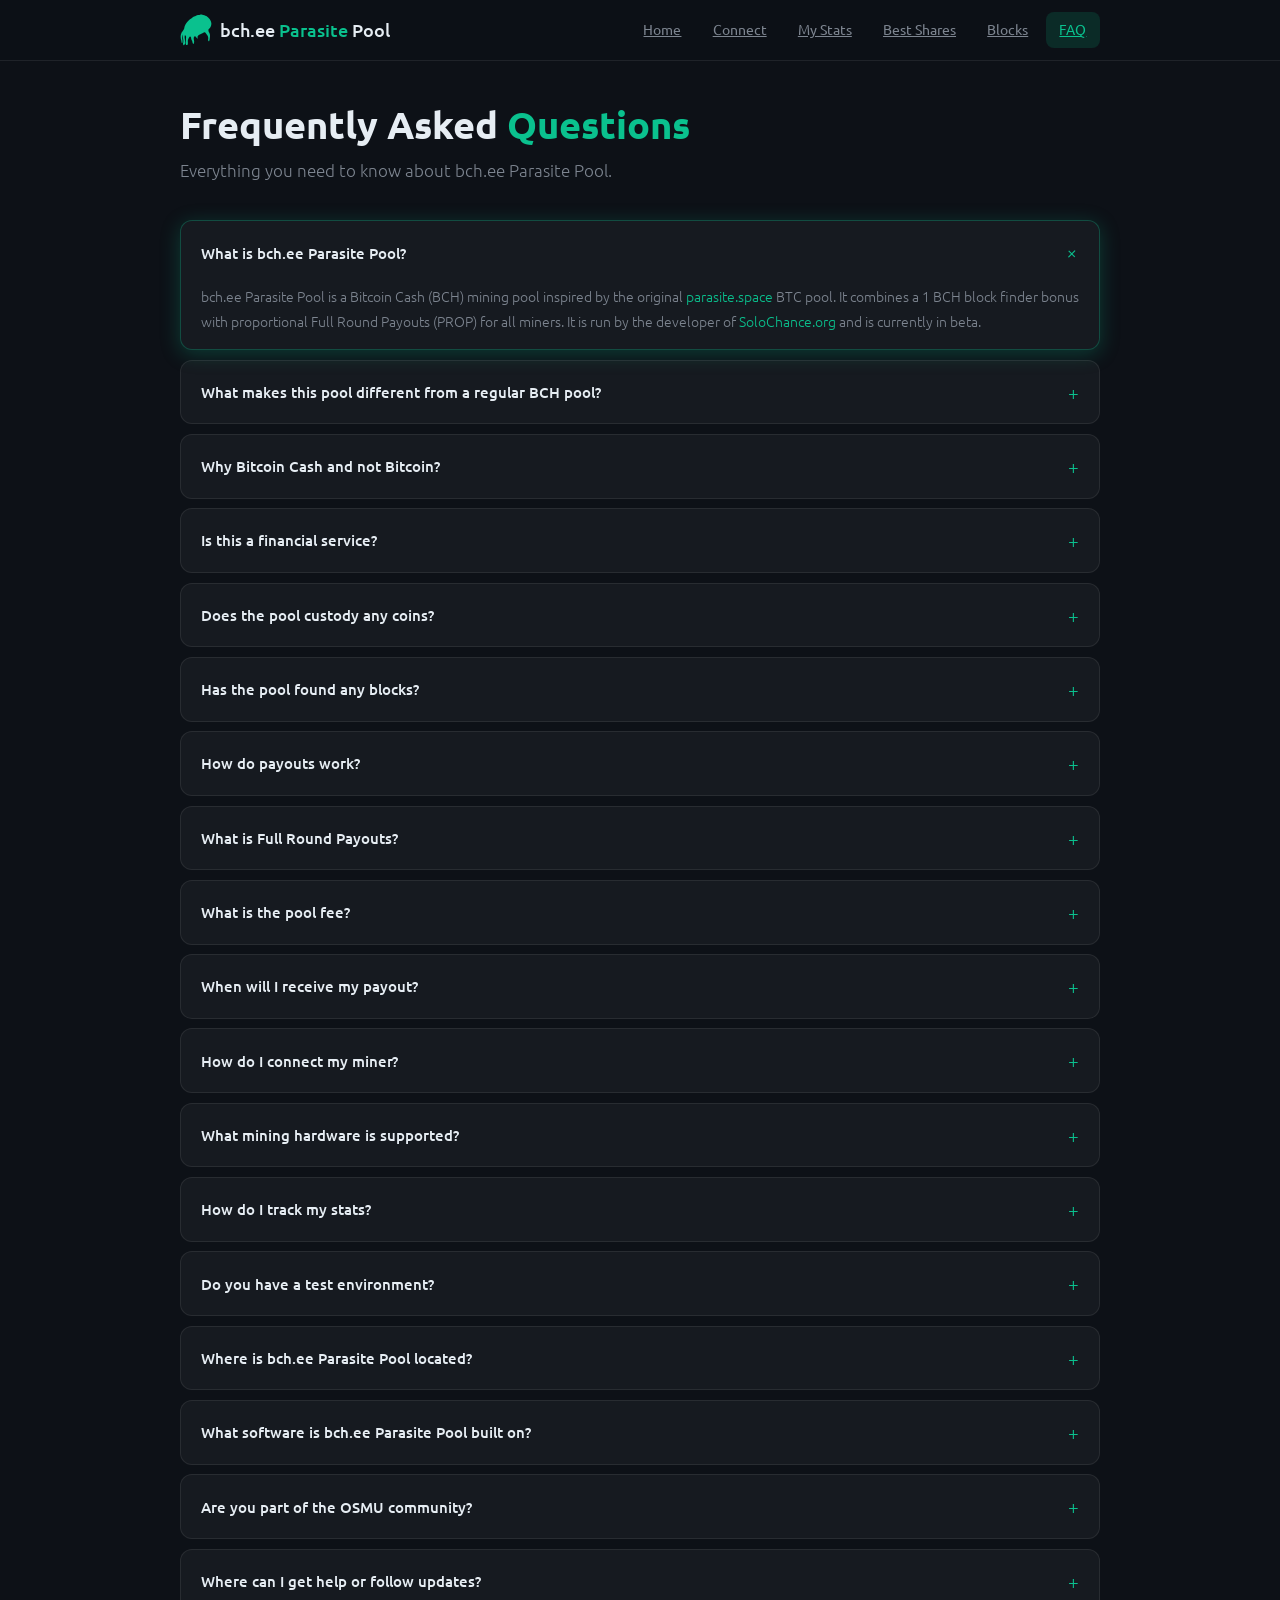
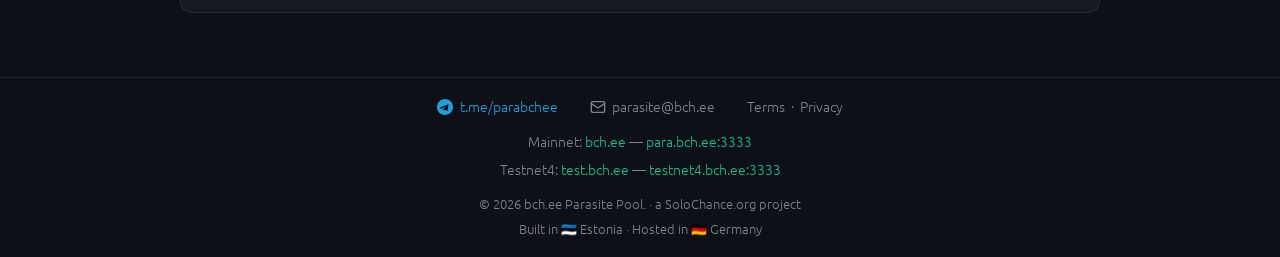
==== commit 94bd0ad8: "Add contact email, legal-protection FAQs, and regroup the FAQ - Add parasite@bch.ee to the footer (a" ====
--- a/faq.html
+++ b/faq.html
@@ -66,6 +66,27 @@
       </details>
 
       <details class="faq-item">
+        <summary>Why Bitcoin Cash and not Bitcoin?</summary>
+        <p>From the beginning of <a href="https://solochance.org" target="_blank" rel="noopener">SoloChance.org</a>, the goal has always been to serve what is underserved — to find the gap the community hasn't filled yet. When SoloChance.org was being built, <a href="https://solochance.com" target="_blank" rel="noopener">SoloChance.com</a> had already been serving Bitcoin solo mining calculations for years. So the gap was Bitcoin Cash, and that's where SoloChance.org went.</p>
+        <p>The same thinking applies here. Bitcoin Cash has regular pools, solo pools — everything you'd expect. The one thing it didn't have was a Parasite pool — something Bitcoin already had with <a href="https://parasite.space" target="_blank" rel="noopener">parasite.space</a>. The model is genuinely exciting, the gap was there, and no one had filled it yet. bch.ee Parasite Pool exists to change that.</p>
+      </details>
+
+      <details class="faq-item">
+        <summary>Is this a financial service?</summary>
+        <p>No — bch.ee Parasite Pool is mining pool software and a coinbase distribution service, not a financial service in any way. It does not accept deposits, hold balances, or manage funds on anyone's behalf. Both the finder bonus and each miner's proportional share are placed directly as outputs in the block's own coinbase transaction by the pool software the moment a block is found — the pool itself is never a party to that transfer.</p>
+      </details>
+
+      <details class="faq-item">
+        <summary>Does the pool custody any coins?</summary>
+        <p>No, it does not custody any coins in any way. Payment is enforced by Bitcoin Cash's own consensus rules through the coinbase transaction, not by the pool operator — the pool software never holds, controls, or has the ability to move, withhold, or redirect any coins at any point.</p>
+      </details>
+
+      <details class="faq-item">
+        <summary>Has the pool found any blocks?</summary>
+        <p>Yes — the first block was found on August 9, 2026 at 23:18:42, as block #963375. See it and every block found since on the <a href="/#blocks">Blocks page</a>.</p>
+      </details>
+
+      <details class="faq-item">
         <summary>How do payouts work?</summary>
         <p>Every time a block is found, three things happen:</p>
         <ol class="faq-ol">
@@ -87,6 +108,11 @@
       </details>
 
       <details class="faq-item">
+        <summary>When will I receive my payout?</summary>
+        <p>There's no separate "sending" step — both the 1 BCH finder bonus and your proportional share are placed directly as outputs in that block's own coinbase transaction the moment it's found. Coinbase outputs are spendable after 100 confirmations (~16.5 hours), per standard Bitcoin rules. There's no minimum payout: even 1 sat is paid, and there's no ongoing bookkeeping to wait on.</p>
+      </details>
+
+      <details class="faq-item">
         <summary>How do I connect my miner?</summary>
         <p>Point your miner at <code>para.bch.ee:3333</code>. Use your BCH address as the username, optionally followed by a worker name: <code>YOUR_BCH_ADDRESS.workername</code>. Password is <code>x</code>. See the <a href="/#connect">Connect page</a> for full examples including Bitaxe.</p>
       </details>
@@ -97,24 +123,13 @@
       </details>
 
       <details class="faq-item">
-        <summary>When will I receive my payout?</summary>
-        <p>There's no separate "sending" step — both the 1 BCH finder bonus and your proportional share are placed directly as outputs in that block's own coinbase transaction the moment it's found. Coinbase outputs are spendable after 100 confirmations (~16.5 hours), per standard Bitcoin rules. There's no minimum payout: even 1 sat is paid, and there's no ongoing bookkeeping to wait on. Since the pool is in beta and has not yet found a block, there are no payouts yet.</p>
-      </details>
-
-      <details class="faq-item">
         <summary>How do I track my stats?</summary>
         <p>Go to the <a href="/#mystats">My Stats</a> page and enter your BCH address. It will show your hashrate, shares, and last activity. Stats are only available once the pool node finishes syncing.</p>
       </details>
 
       <details class="faq-item">
-        <summary>Is this pool safe to use?</summary>
-        <p>The pool is in beta. It is built on <a href="https://github.com/kanon1989/asicseer-pool" target="_blank" rel="noopener">asicseer-pool</a>, a fork of ckpool — established, open-source pool software. bch.ee Parasite Pool cannot be held responsible for losses, missed payouts, or service interruptions.</p>
-      </details>
-
-      <details class="faq-item">
-        <summary>Why Bitcoin Cash and not Bitcoin?</summary>
-        <p>From the beginning of <a href="https://solochance.org" target="_blank" rel="noopener">SoloChance.org</a>, the goal has always been to serve what is underserved — to find the gap the community hasn't filled yet. When SoloChance.org was being built, <a href="https://solochance.com" target="_blank" rel="noopener">SoloChance.com</a> had already been serving Bitcoin solo mining calculations for years. So the gap was Bitcoin Cash, and that's where SoloChance.org went.</p>
-        <p>The same thinking applies here. Bitcoin Cash has regular pools, solo pools — everything you'd expect. The one thing it didn't have was a Parasite pool — something Bitcoin already had with <a href="https://parasite.space" target="_blank" rel="noopener">parasite.space</a>. The model is genuinely exciting, the gap was there, and no one had filled it yet. bch.ee Parasite Pool exists to change that.</p>
+        <summary>Do you have a test environment?</summary>
+        <p>Yes — a Testnet4 version of the pool is always running, using the exact same pool software as production. The only difference is it's connected to a testnet4 node instead of mainnet. You can test mining against it at <a href="https://test.bch.ee" target="_blank" rel="noopener">test.bch.ee</a>, and view found test blocks at <a href="https://test.bch.ee/#blocks" target="_blank" rel="noopener">test.bch.ee/#blocks</a>.</p>
       </details>
 
       <details class="faq-item">
@@ -126,11 +141,6 @@
         <summary>What software is bch.ee Parasite Pool built on?</summary>
         <p>It is built on <a href="https://github.com/cculianu/asicseer-pool" target="_blank" rel="noopener">asicseer-pool</a>, with the necessary modifications made for our setup. Asicseer-pool itself is based on the industry-standard <a href="https://bitbucket.org/ckolivas/ckpool/src/master/" target="_blank" rel="noopener">ckpool</a> by Con Kolivas.</p>
         <p>While on the subject — a sincere thank you to <a href="https://x.com/ckpooldev" target="_blank" rel="noopener">Con Kolivas</a>, the Prometheus of the solo mining space. None of this would exist without his foundational work.</p>
-      </details>
-
-      <details class="faq-item">
-        <summary>Do you have a test environment?</summary>
-        <p>Yes — a Testnet4 version of the pool is always running, using the exact same pool software as production. The only difference is it's connected to a testnet4 node instead of mainnet. You can test mining against it at <a href="https://test.bch.ee" target="_blank" rel="noopener">test.bch.ee</a>, and view found test blocks at <a href="https://test.bch.ee/#blocks" target="_blank" rel="noopener">test.bch.ee/#blocks</a>.</p>
       </details>
 
       <details class="faq-item">
@@ -144,7 +154,7 @@
 
       <details class="faq-item">
         <summary>Where can I get help or follow updates?</summary>
-        <p>Join our Telegram group: <a href="https://t.me/parabchee" target="_blank" rel="noopener">t.me/parabchee</a></p>
+        <p>Join our Telegram group: <a href="https://t.me/parabchee" target="_blank" rel="noopener">t.me/parabchee</a>, or email us at <a href="mailto:parasite@bch.ee">parasite@bch.ee</a>.</p>
       </details>
 
     </div>
@@ -156,6 +166,10 @@
       <a href="https://t.me/parabchee" target="_blank" rel="noopener" class="tg-footer-link">
         <svg viewBox="0 0 24 24" fill="currentColor" width="16" height="16"><path d="M12 0C5.373 0 0 5.373 0 12s5.373 12 12 12 12-5.373 12-12S18.627 0 12 0zm5.562 8.248-1.97 9.289c-.145.658-.537.818-1.084.508l-3-2.21-1.447 1.394c-.16.16-.295.295-.605.295l.213-3.053 5.56-5.023c.242-.213-.054-.333-.373-.12L7.17 14.498l-2.95-.924c-.64-.204-.657-.64.136-.948l11.57-4.461c.537-.194 1.006.131.836.083z"/></svg>
         t.me/parabchee
+      </a>
+      <a href="mailto:parasite@bch.ee" class="email-footer-link">
+        <svg viewBox="0 0 24 24" fill="none" stroke="currentColor" stroke-width="2" stroke-linecap="round" stroke-linejoin="round" width="16" height="16"><rect x="2" y="4" width="20" height="16" rx="2"/><path d="m22 7-8.97 5.7a1.94 1.94 0 0 1-2.06 0L2 7"/></svg>
+        parasite@bch.ee
       </a>
       <span class="muted">
         <a href="/terms.html" style="color:var(--muted);text-decoration:none;transition:color .2s" onmouseover="this.style.color='var(--accent)'" onmouseout="this.style.color='var(--muted)'">Terms</a>
@@ -186,7 +200,7 @@
         "name": "What is bch.ee Parasite Pool?",
         "acceptedAnswer": {
           "@type": "Answer",
-          "text": "bch.ee Parasite Pool is a Bitcoin Cash (BCH) mining pool that combines a 1 BCH block finder bonus with proportional Full Round Payouts (PROP) for all miners. It is run by the developer of SoloChance.org and is currently in beta."
+          "text": "bch.ee Parasite Pool is a Bitcoin Cash (BCH) mining pool inspired by the original parasite.space BTC pool. It combines a 1 BCH block finder bonus with proportional Full Round Payouts (PROP) for all miners. It is run by the developer of SoloChance.org and is currently in beta."
         }
       },
       {
@@ -194,7 +208,39 @@
         "name": "What makes this pool different from a regular BCH pool?",
         "acceptedAnswer": {
           "@type": "Answer",
-          "text": "bch.ee Parasite Pool gives you both solo and proportional rewards. Every miner receives their fair proportional share of each block, and whoever finds the block walks away with an extra 1 BCH bonus. The thrill of winning big, with the stability of regular payouts."
+          "text": "Most mining pools fall into one of two camps: solo pools, where you chase the full block reward alone with no guarantees, or proportional pools, where rewards are shared steadily but there is nothing to get excited about. bch.ee Parasite Pool gives you both. Every miner receives their fair proportional share of each block \u2014 no luck penalty, no dry spells. And on top of that, whoever finds the block walks away with an extra 1 BCH bonus paid directly to them. The thrill of winning big, with the stability of regular payouts."
+        }
+      },
+      {
+        "@type": "Question",
+        "name": "Why Bitcoin Cash and not Bitcoin?",
+        "acceptedAnswer": {
+          "@type": "Answer",
+          "text": "From the beginning of SoloChance.org, the goal has always been to serve what is underserved \u2014 to find the gap the community hasn't filled yet. When SoloChance.org was being built, SoloChance.com had already been serving Bitcoin solo mining calculations for years. So the gap was Bitcoin Cash, and that's where SoloChance.org went. The same thinking applies here. Bitcoin Cash has regular pools, solo pools \u2014 everything you'd expect. The one thing it didn't have was a Parasite pool \u2014 something Bitcoin already had with parasite.space. The model is genuinely exciting, the gap was there, and no one had filled it yet. bch.ee Parasite Pool exists to change that."
+        }
+      },
+      {
+        "@type": "Question",
+        "name": "Is this a financial service?",
+        "acceptedAnswer": {
+          "@type": "Answer",
+          "text": "No \u2014 bch.ee Parasite Pool is mining pool software and a coinbase distribution service, not a financial service in any way. It does not accept deposits, hold balances, or manage funds on anyone's behalf. Both the finder bonus and each miner's proportional share are placed directly as outputs in the block's own coinbase transaction by the pool software the moment a block is found \u2014 the pool itself is never a party to that transfer."
+        }
+      },
+      {
+        "@type": "Question",
+        "name": "Does the pool custody any coins?",
+        "acceptedAnswer": {
+          "@type": "Answer",
+          "text": "No, it does not custody any coins in any way. Payment is enforced by Bitcoin Cash's own consensus rules through the coinbase transaction, not by the pool operator \u2014 the pool software never holds, controls, or has the ability to move, withhold, or redirect any coins at any point."
+        }
+      },
+      {
+        "@type": "Question",
+        "name": "Has the pool found any blocks?",
+        "acceptedAnswer": {
+          "@type": "Answer",
+          "text": "Yes \u2014 the first block was found on August 9, 2026 at 23:18:42, as block #963375. See it and every block found since on the Blocks page."
         }
       },
       {
@@ -202,7 +248,7 @@
         "name": "How do payouts work?",
         "acceptedAnswer": {
           "@type": "Answer",
-          "text": "Every time a block is found: 1 BCH is paid to the miner who found the block, directly in the block's coinbase; 99% of (Block Reward + Tx Fees − 1 BCH) is split proportionally (PROP) among all miners by shares, with no minimum — even 1 sat is paid; ~0.7% goes to the pool fee (effective, since the 1 BCH finder bonus is fee-free). The block finder receives both the 1 BCH bonus and their proportional share, all in the same coinbase transaction — fully trustless, with no ongoing bookkeeping."
+          "text": "Every time a block is found, three things happen: 1 BCH is paid to the miner who found the block, directly in the block's coinbase; 99% of (Block Reward + Tx Fees \u2212 1 BCH) is split proportionally (PROP) among all miners based on their shares submitted since the last block \u2014 no minimum, even 1 sat is paid; 1% goes to the pool fee. The block finder receives both: the 1 BCH bonus, plus their own proportional share of the 99% like every other miner \u2014 all paid in that same coinbase transaction. It's fully trustless \u2014 no pool-side ledger to trust, and no ongoing bookkeeping."
         }
       },
       {
@@ -210,7 +256,7 @@
         "name": "What is Full Round Payouts?",
         "acceptedAnswer": {
           "@type": "Answer",
-          "text": "Full Round means every share submitted since the last block counts toward this round's payout — the window is the round itself, not a fixed number of shares or a fixed time limit that could cut off early shares or pull in shares from a previous round. One block starts a new round; the next block closes it. This is known as a PROP (proportional) payment scheme."
+          "text": "Full Round means every share submitted since the last block counts toward this round's payout \u2014 the window is the round itself, not a fixed number of shares or a fixed time limit that could cut off shares from early in the round or pull in shares from a previous one. One block found starts a new round; the next block found closes it. All shares within that round are counted equally and proportionally \u2014 this is known as a PROP (proportional) payment scheme."
         }
       },
       {
@@ -218,7 +264,15 @@
         "name": "What is the pool fee?",
         "acceptedAnswer": {
           "@type": "Answer",
-          "text": "The effective fee is approximately ~0.7% of the full block reward. The 1 BCH finder bonus is paid fee-free. The 1% fee applies only to the remaining distributable reward — on a 3.125 BCH block, the fee is taken from 2.125 BCH."
+          "text": "The effective fee is approximately ~0.7% of the full block reward. The 1 BCH finder bonus is paid completely fee-free. The 1% fee applies only to the remaining distributable reward \u2014 so on a 3.125 BCH block, the fee is taken from 2.125 BCH, not the full amount."
+        }
+      },
+      {
+        "@type": "Question",
+        "name": "When will I receive my payout?",
+        "acceptedAnswer": {
+          "@type": "Answer",
+          "text": "There's no separate \"sending\" step \u2014 both the 1 BCH finder bonus and your proportional share are placed directly as outputs in that block's own coinbase transaction the moment it's found. Coinbase outputs are spendable after 100 confirmations (~16.5 hours), per standard Bitcoin rules. There's no minimum payout: even 1 sat is paid, and there's no ongoing bookkeeping to wait on."
         }
       },
       {
@@ -226,7 +280,7 @@
         "name": "How do I connect my miner?",
         "acceptedAnswer": {
           "@type": "Answer",
-          "text": "Point your miner at para.bch.ee:3333. Use your BCH address as the username, optionally followed by a worker name (YOUR_BCH_ADDRESS.workername). Password is x."
+          "text": "Point your miner at para.bch.ee:3333. Use your BCH address as the username, optionally followed by a worker name: YOUR_BCH_ADDRESS.workername. Password is x. See the Connect page for full examples including Bitaxe."
         }
       },
       {
@@ -234,7 +288,23 @@
         "name": "What mining hardware is supported?",
         "acceptedAnswer": {
           "@type": "Answer",
-          "text": "Any SHA-256 mining hardware works — ASICs (Antminer, Whatsminer, Bitaxe, nerdQAxe, etc.) and CPU miners (cpuminer-opt). BCH uses the same SHA-256 algorithm as Bitcoin."
+          "text": "Any SHA-256 mining hardware works \u2014 ASICs (Antminer, Whatsminer, Bitaxe, nerdQAxe, etc.) and CPU miners (cpuminer-opt). BCH uses the same SHA-256 algorithm as Bitcoin."
+        }
+      },
+      {
+        "@type": "Question",
+        "name": "How do I track my stats?",
+        "acceptedAnswer": {
+          "@type": "Answer",
+          "text": "Go to the My Stats page and enter your BCH address. It will show your hashrate, shares, and last activity. Stats are only available once the pool node finishes syncing."
+        }
+      },
+      {
+        "@type": "Question",
+        "name": "Do you have a test environment?",
+        "acceptedAnswer": {
+          "@type": "Answer",
+          "text": "Yes \u2014 a Testnet4 version of the pool is always running, using the exact same pool software as production. The only difference is it's connected to a testnet4 node instead of mainnet. You can test mining against it at test.bch.ee, and view found test blocks at test.bch.ee/#blocks."
         }
       },
       {
@@ -242,15 +312,23 @@
         "name": "Where is bch.ee Parasite Pool located?",
         "acceptedAnswer": {
           "@type": "Answer",
-          "text": "The pool server runs in Frankfurt, Germany. Invoicing and domain purchases are handled through Estonia via the Estonian e-Residency programme. The operator personally lives in Turkey."
-        }
-      },
-      {
-        "@type": "Question",
-        "name": "Why Bitcoin Cash and not Bitcoin?",
-        "acceptedAnswer": {
-          "@type": "Answer",
-          "text": "Bitcoin Cash had regular pools and solo pools but no Parasite pool. The model is genuinely exciting, the gap was there, and no one had filled it yet. bch.ee Parasite Pool exists to change that."
+          "text": "The pool server runs in Frankfurt, Germany. Invoicing and domain purchases are handled through Estonia, thanks to the Estonian e-Residency programme, which allows individuals to access EU digital services without being a resident. The operator lives somewhere else."
+        }
+      },
+      {
+        "@type": "Question",
+        "name": "What software is bch.ee Parasite Pool built on?",
+        "acceptedAnswer": {
+          "@type": "Answer",
+          "text": "It is built on asicseer-pool, with the necessary modifications made for our setup. Asicseer-pool itself is based on the industry-standard ckpool by Con Kolivas. While on the subject \u2014 a sincere thank you to Con Kolivas, the Prometheus of the solo mining space. None of this would exist without his foundational work."
+        }
+      },
+      {
+        "@type": "Question",
+        "name": "Where can I get help or follow updates?",
+        "acceptedAnswer": {
+          "@type": "Answer",
+          "text": "Join our Telegram group: t.me/parabchee, or email us at parasite@bch.ee."
         }
       }
     ]
--- a/style.css
+++ b/style.css
@@ -1051,6 +1051,18 @@
 }
 
 .tg-footer-link:hover { opacity: .75; }
+
+.email-footer-link {
+  display: inline-flex;
+  align-items: center;
+  gap: .4rem;
+  color: var(--muted);
+  text-decoration: none;
+  font-size: .85rem;
+  transition: color .2s;
+}
+
+.email-footer-link:hover { color: var(--accent); }
 
 /* ── Disclaimer ── */
 
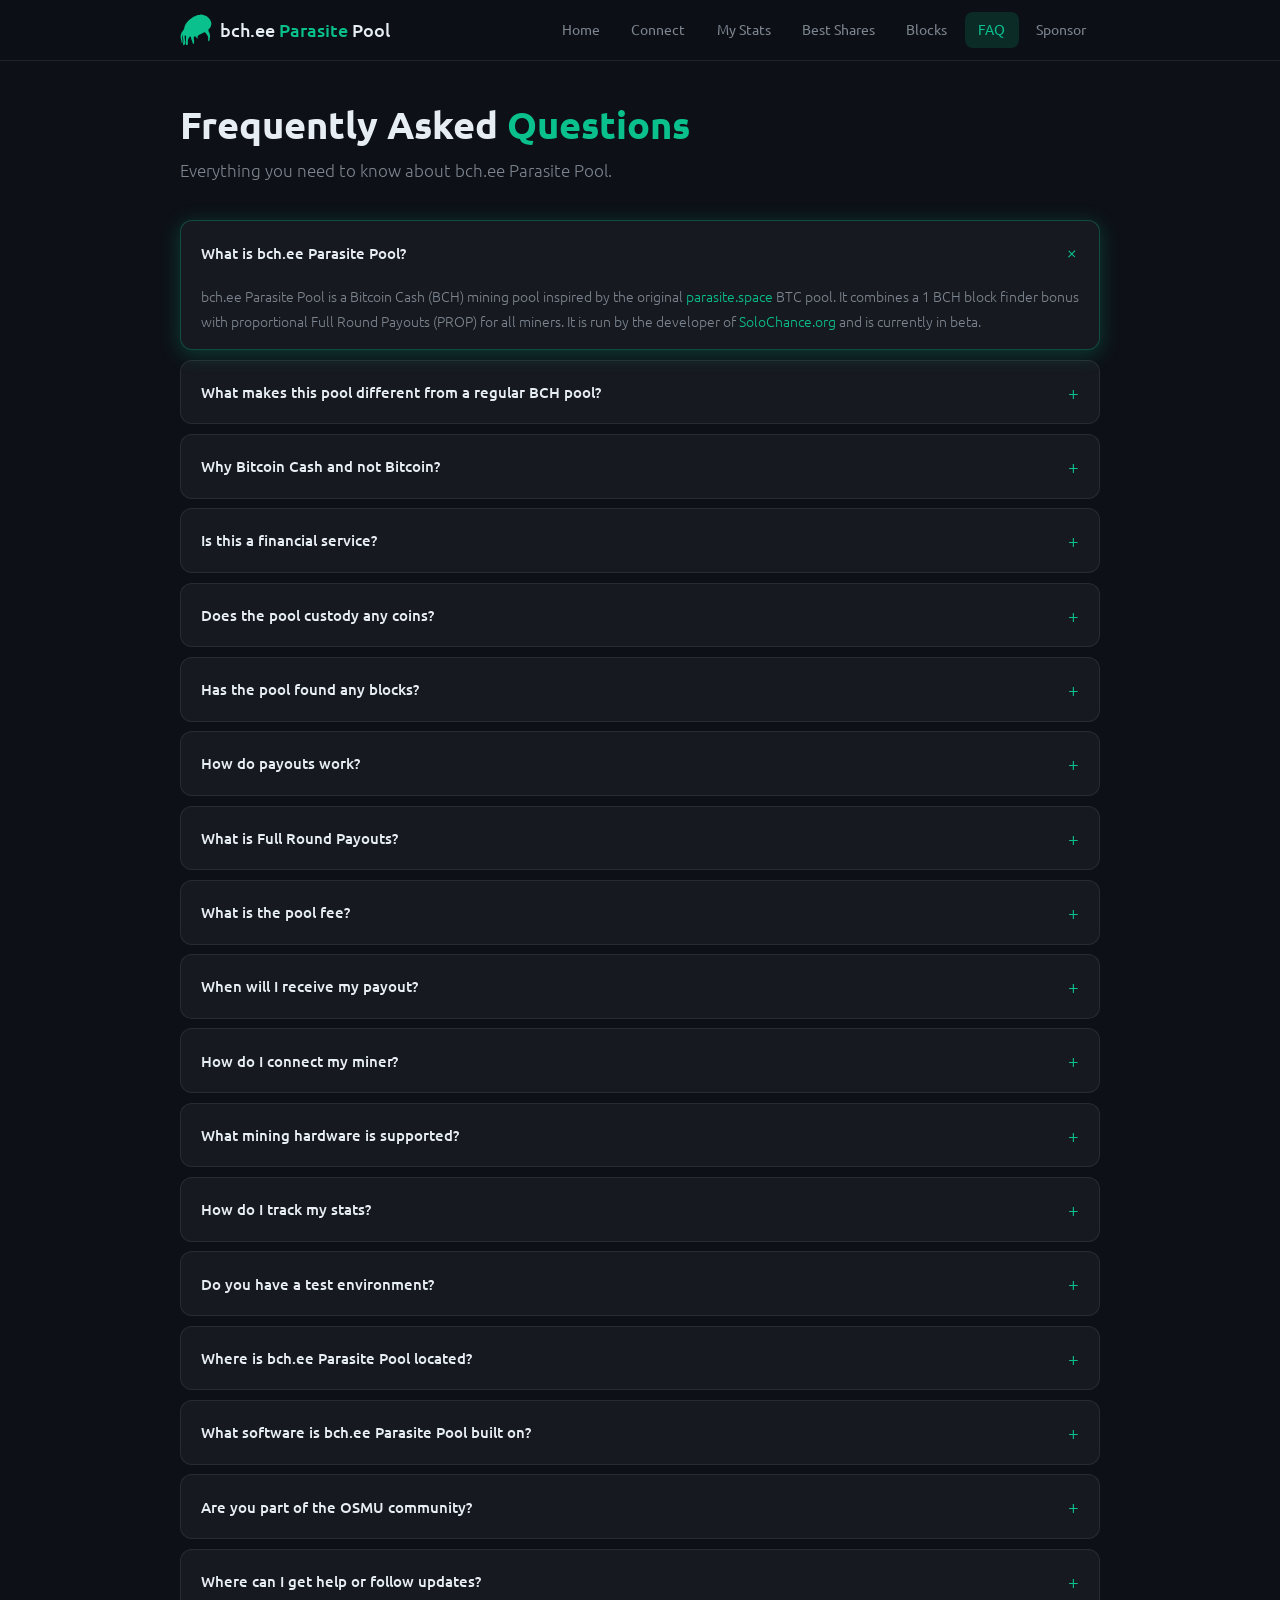
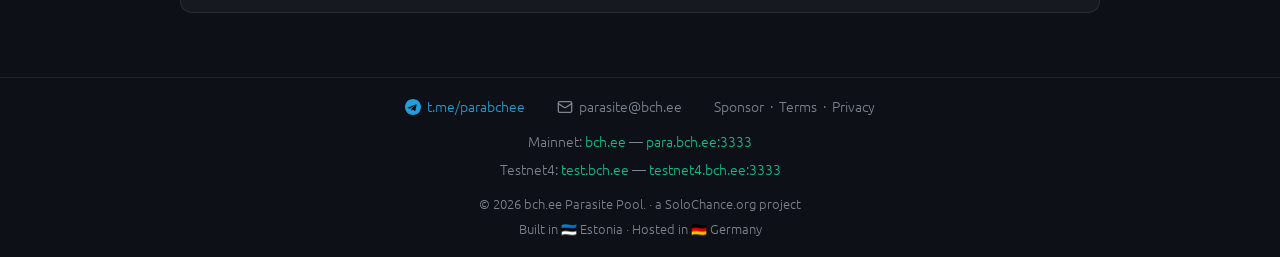
==== commit 5c0afaba: "Add Sponsor page with paid banner, supporter list, and donations Introduce a Sponsor tier (1 BCH/yea" ====
--- a/faq.html
+++ b/faq.html
@@ -41,6 +41,7 @@
         <a href="/#bestshares" class="nav-btn">Best Shares</a>
         <a href="/#blocks" class="nav-btn">Blocks</a>
         <a href="/faq.html" class="nav-btn active">FAQ</a>
+        <a href="/sponsor.html" class="nav-btn">Sponsor</a>
       </nav>
     </div>
   </header>
@@ -172,6 +173,8 @@
         parasite@bch.ee
       </a>
       <span class="muted">
+        <a href="/sponsor.html" style="color:var(--muted);text-decoration:none;transition:color .2s" onmouseover="this.style.color='var(--accent)'" onmouseout="this.style.color='var(--muted)'">Sponsor</a>
+        &nbsp;·&nbsp;
         <a href="/terms.html" style="color:var(--muted);text-decoration:none;transition:color .2s" onmouseover="this.style.color='var(--accent)'" onmouseout="this.style.color='var(--muted)'">Terms</a>
         &nbsp;·&nbsp;
         <a href="/privacy.html" style="color:var(--muted);text-decoration:none;transition:color .2s" onmouseover="this.style.color='var(--accent)'" onmouseout="this.style.color='var(--muted)'">Privacy</a>
--- a/style.css
+++ b/style.css
@@ -101,6 +101,7 @@
   padding: .4rem .85rem;
   border-radius: var(--radius-sm);
   cursor: pointer;
+  text-decoration: none;
   transition: color .2s, background .2s;
 }
 
@@ -145,6 +146,206 @@
   font-size: 1.05rem;
   max-width: 580px;
 }
+
+.sponsor-banner {
+  position: relative;
+  overflow: hidden;
+  display: flex;
+  align-items: center;
+  gap: 1rem;
+  font-size: .8rem;
+  color: var(--muted);
+  background: linear-gradient(135deg, rgba(240, 180, 41, 0.08), rgba(240, 180, 41, 0.02));
+  border: 1px solid rgba(240, 180, 41, 0.3);
+  border-radius: var(--radius);
+  padding: .75rem 1.1rem;
+  margin-bottom: 1.5rem;
+  transition: transform .2s ease, box-shadow .2s ease, background .2s ease;
+}
+
+.sponsor-banner:hover {
+  transform: translateY(-3px);
+  box-shadow: 0 8px 32px rgba(240, 180, 41, 0.18);
+  background: linear-gradient(135deg, rgba(240, 180, 41, 0.12), rgba(240, 180, 41, 0.03));
+}
+
+.sponsor-banner-content {
+  display: flex;
+  flex-direction: column;
+  align-items: flex-start;
+  gap: .4rem;
+  flex: 1;
+  min-width: 0;
+}
+
+.sponsor-banner-icon {
+  flex-shrink: 0;
+  font-size: 2.75rem;
+  line-height: 1;
+}
+
+.sponsor-banner-text strong { color: var(--text); }
+
+.sponsor-banner-link {
+  color: var(--yellow);
+  text-decoration: none;
+  font-weight: 600;
+  white-space: nowrap;
+  transition: opacity .2s;
+}
+
+.sponsor-banner-link:hover { opacity: .75; }
+
+.sponsor-ribbon {
+  position: absolute;
+  top: 13px;
+  right: -34px;
+  width: 130px;
+  text-align: center;
+  background: var(--yellow);
+  color: #1a1300;
+  font-size: .62rem;
+  font-weight: 700;
+  text-transform: uppercase;
+  letter-spacing: .08em;
+  padding: .28rem 0;
+  transform: rotate(45deg);
+  box-shadow: 0 2px 6px rgba(0, 0, 0, .3);
+}
+
+/* ── Sponsor page ── */
+
+.sponsor-tier-grid {
+  display: grid;
+  grid-template-columns: 1fr;
+  gap: 1.25rem;
+  margin: 2rem 0;
+}
+
+.sponsor-tier {
+  position: relative;
+  overflow: hidden;
+  display: flex;
+  flex-direction: column;
+  align-items: flex-start;
+}
+
+.sponsor-tier-featured {
+  background: linear-gradient(135deg, rgba(240, 180, 41, 0.08), rgba(240, 180, 41, 0.02));
+  border-color: rgba(240, 180, 41, 0.3);
+}
+
+.sponsor-tier-price {
+  font-size: 1.7rem;
+  font-weight: 700;
+  color: var(--text);
+}
+
+.sponsor-tier-price span {
+  font-size: .82rem;
+  font-weight: 400;
+  color: var(--muted);
+}
+
+.sponsor-tier-name {
+  font-size: 1.05rem;
+  font-weight: 500;
+  margin: .3rem 0 .6rem;
+}
+
+.sponsor-tier-desc {
+  color: var(--muted);
+  font-size: .88rem;
+  line-height: 1.65;
+  margin-bottom: 1rem;
+}
+
+.sponsor-slot-box {
+  margin-bottom: 1rem;
+}
+
+.slot-available {
+  color: var(--accent);
+  font-size: .82rem;
+  font-weight: 500;
+}
+
+.sponsor-cta {
+  display: inline-block;
+  margin-top: auto;
+  background: var(--yellow);
+  color: #1a1300;
+  text-decoration: none;
+  font-size: .9rem;
+  font-weight: 500;
+  padding: .65rem 1.4rem;
+  border-radius: var(--radius-sm);
+  transition: opacity .2s, transform .15s;
+}
+
+.sponsor-cta-alt {
+  background: var(--accent);
+  color: #000;
+}
+
+.sponsor-cta:hover { opacity: .88; transform: translateY(-1px); }
+
+.supporter-list {
+  list-style: none;
+  display: grid;
+  grid-template-columns: 1fr;
+  gap: .4rem;
+  margin-bottom: 1.2rem;
+  width: 100%;
+}
+
+.supporter-slot {
+  display: flex;
+  align-items: center;
+  gap: .4rem;
+  font-size: .82rem;
+  padding: .4rem .6rem;
+  border: 1px dashed var(--border);
+  border-radius: var(--radius-sm);
+}
+
+.supporter-slot-num { color: var(--muted); }
+
+.donation-field {
+  display: flex;
+  align-items: center;
+  gap: .6rem;
+  background: var(--bg);
+  border: 1px solid var(--border);
+  border-radius: var(--radius-sm);
+  padding: .6rem .8rem;
+  width: 100%;
+}
+
+.donation-address {
+  flex: 1;
+  min-width: 0;
+  font-family: 'Ubuntu Mono', monospace;
+  font-size: .82rem;
+  color: var(--text);
+  overflow-wrap: anywhere;
+}
+
+.donation-copy-btn {
+  flex-shrink: 0;
+  background: var(--accent-dim);
+  color: var(--accent);
+  border: none;
+  font-family: 'Ubuntu', sans-serif;
+  font-size: .8rem;
+  font-weight: 500;
+  padding: .4rem .9rem;
+  border-radius: var(--radius-sm);
+  cursor: pointer;
+  transition: background .2s;
+}
+
+.donation-copy-btn:hover { background: var(--accent-glow); }
 
 .byline {
   display: inline-flex;
@@ -193,6 +394,8 @@
   margin-bottom: 1rem;
   margin-top: 0;
 }
+
+.section-title-gold { color: var(--yellow); }
 
 /* ── Cards ── */
 
@@ -764,12 +967,21 @@
 
 /* ── Block rows ── */
 
+/* Named-area grid instead of two wrapping flex columns, so the mobile
+   breakpoint below can rearrange the same elements (status pill next to
+   the height) without a different DOM structure per breakpoint — with
+   the old flex layout, the status pill lived in a second flex column
+   that wrapped as a whole block below the first once it ran out of
+   room, landing well below "Block #N" instead of next to it. */
 .block-row {
-  display: flex;
-  align-items: center;
-  justify-content: space-between;
-  gap: 1rem;
-  flex-wrap: wrap;
+  display: grid;
+  grid-template-columns: 1fr auto;
+  grid-template-areas:
+    "height status"
+    "hash   when"
+    "finder finder";
+  column-gap: 1rem;
+  row-gap: .3rem;
   padding: 1rem 1.5rem;
   background: var(--bg-card);
   border: 1px solid var(--border);
@@ -786,17 +998,20 @@
   background: var(--bg-card-hover);
 }
 
-.block-row > div {
+.block-row > * {
   min-width: 0;
 }
 
 .block-height {
+  grid-area: height;
+  align-self: center;
   font-size: 1rem;
   font-weight: 500;
   color: var(--accent);
 }
 
 .block-hash {
+  grid-area: hash;
   font-family: 'Ubuntu Mono', monospace;
   font-size: .78rem;
   color: var(--muted);
@@ -809,7 +1024,13 @@
   overflow-wrap: anywhere;
 }
 
+.block-when { grid-area: when; justify-self: end; align-self: center; }
+.block-finder { grid-area: finder; }
+
 .block-status {
+  grid-area: status;
+  justify-self: end;
+  align-self: center;
   display: inline-block;
   font-size: .72rem;
   font-weight: 500;
@@ -1139,27 +1360,35 @@
 
 .bs-pending { color: var(--muted); opacity: .4; }
 
-/* Fixed layout + explicit column widths keep the wrapped address column
-   from forcing the whole table (and its wrapper) wider than the card. */
-#bestshares-table { table-layout: fixed; }
-#bestshares-table thead th:nth-child(1) { width: 7%; }
-#bestshares-table thead th:nth-child(2) { width: 25%; }
-#bestshares-table thead th:nth-child(3) { width: 13%; }
-#bestshares-table thead th:nth-child(4) { width: 13%; }
-#bestshares-table thead th:nth-child(5) { width: 13%; }
-#bestshares-table thead th:nth-child(6) { width: 17%; }
-#bestshares-table thead th:nth-child(7) { width: 12%; }
-
-/* Full (unmasked) addresses don't fit the fixed column on one line —
-   wrap instead of overflowing into neighboring cells. */
+/* Natural (auto) table layout, same as .workers-table on My Stats: columns
+   size to their content and the table can grow past the card's width, so
+   the wrapping div's overflow-x:auto scrolls horizontally only when it
+   actually needs to — and shows no scrollbar at all when everything fits. */
 #bestshares-table tbody td:nth-child(2) {
+  text-align: left;
+}
+
+/* Sized (and clamped) on the inner <code> rather than the <td> itself: a
+   table cell includes its own padding in a ch-based width (border-box),
+   which left less room for text than intended, and separately a table
+   cell's display:table-cell fights display:-webkit-box just enough to
+   let a sliver of a 4th line through the clamp. ~26ch fits a full address
+   in 2 lines on desktop; the mobile breakpoint below narrows that to
+   ~17ch (3 lines). table-layout:auto never shrinks a column below its
+   declared width on its own once scrolling is available — it just always
+   renders at that width and lets the table overflow — so getting an
+   actual 2-lines-wide/3-lines-narrow split needs this explicit breakpoint
+   rather than one fluid, auto-shrinking width. */
+.bs-address {
+  cursor: pointer;
+  display: -webkit-box;
+  -webkit-line-clamp: 3;
+  line-clamp: 3;
+  -webkit-box-orient: vertical;
+  overflow: hidden;
   white-space: normal;
   word-break: break-all;
-  text-align: left;
-}
-
-.bs-address {
-  cursor: pointer;
+  width: 26ch;
 }
 .bs-address:hover {
   color: var(--accent);
@@ -1437,4 +1666,18 @@
   .chart-fullscreen-btn { display: none; }
 
   .footer-inner { flex-direction: column; align-items: center; }
-}
+
+  .bs-address { width: 17ch; }
+
+  .block-row {
+    grid-template-columns: 1fr auto;
+    grid-template-areas:
+      "height status"
+      "hash   hash"
+      "when   when"
+      "finder finder";
+  }
+  .block-when { justify-self: start; }
+
+  .sponsor-banner-icon { font-size: 1.8rem; }
+}
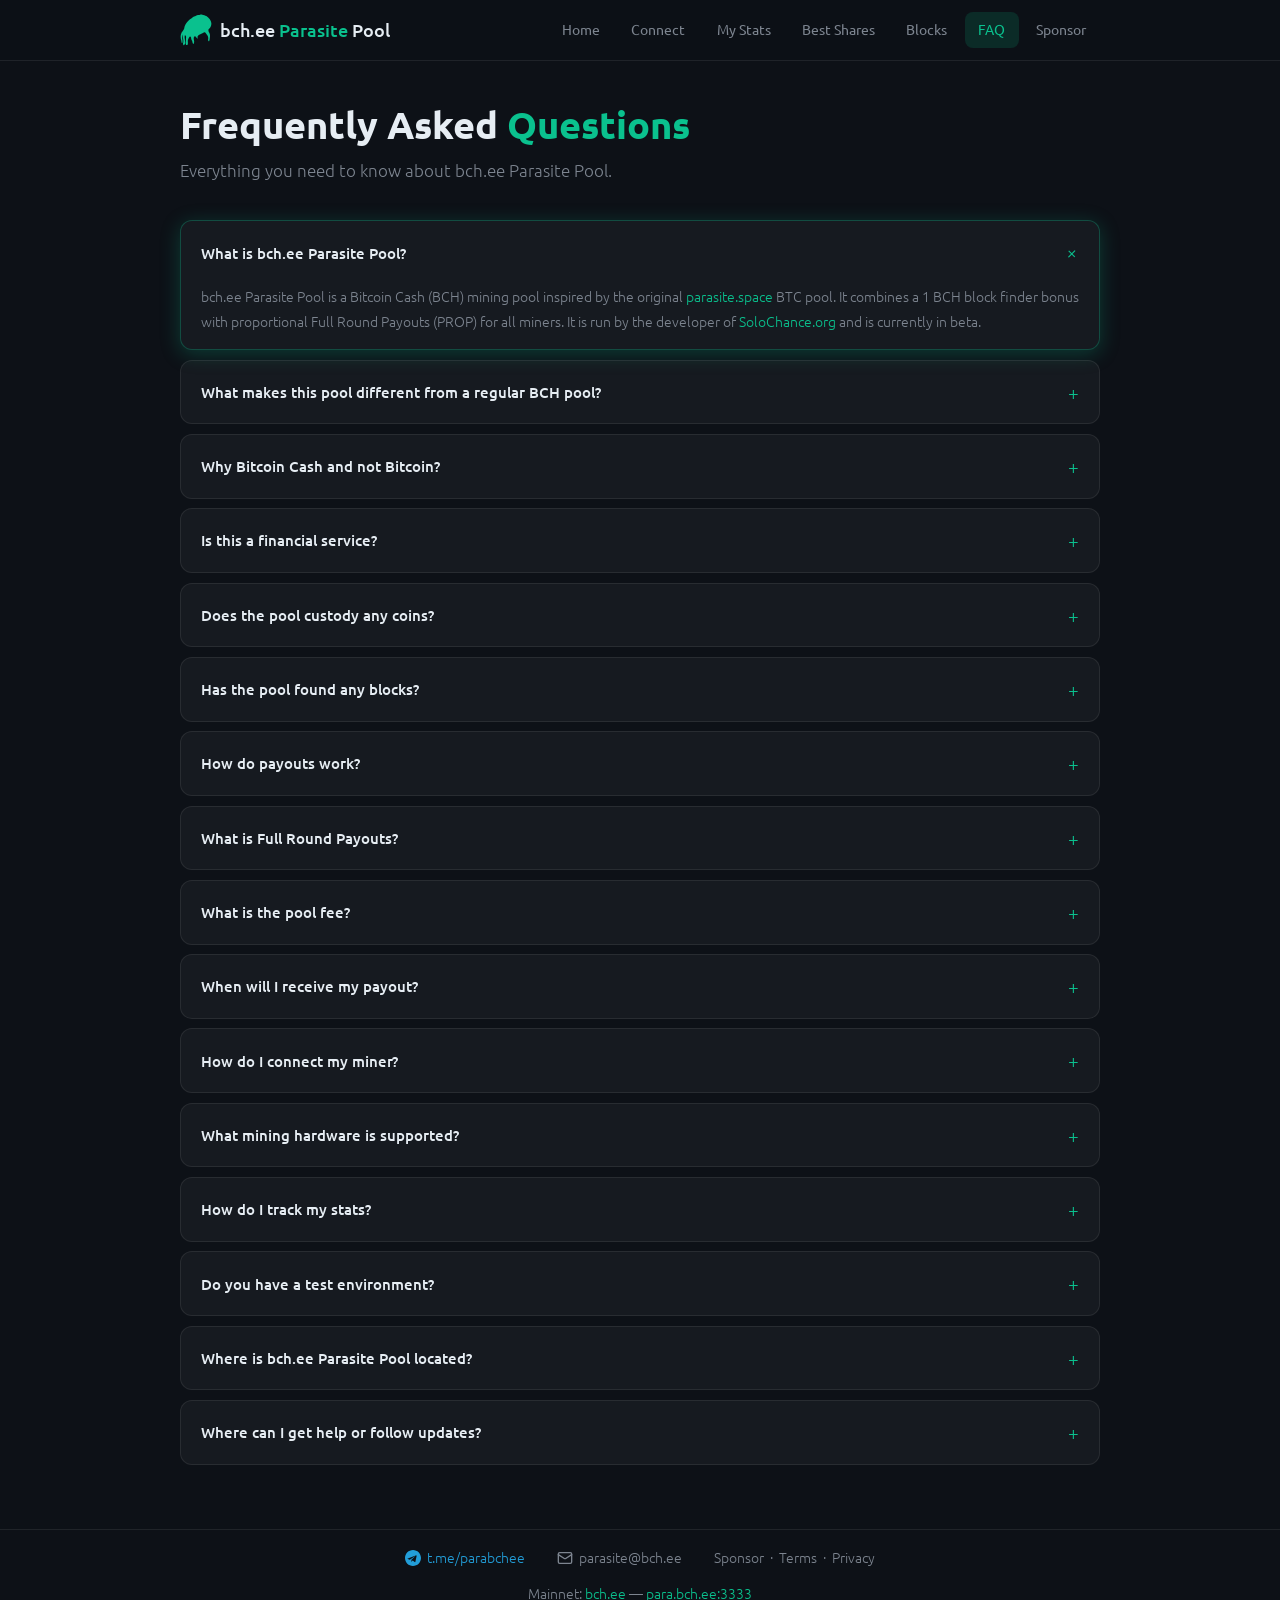
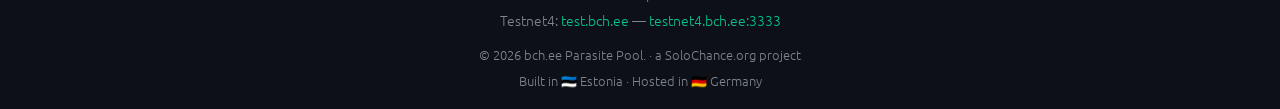
==== commit f6557f24: "Show postponed shares on Best Shares, update fee copy to 2%, trim FAQ Best Shares now lists addresse" ====
--- a/faq.html
+++ b/faq.html
@@ -7,16 +7,12 @@
   <meta name="description" content="Frequently asked questions about bch.ee Parasite Pool — how payouts work, fees, hardware, Full Round Payouts, and how to connect your miner." />
   <meta property="og:title" content="FAQ — bch.ee Parasite Pool" />
   <meta property="og:description" content="Everything you need to know about bch.ee Parasite Pool — payouts, fees, hardware support, and how to get started mining Bitcoin Cash." />
-  <meta property="og:image" content="https://bch.ee/og-image.png" />
-  <meta property="og:image:width" content="1200" />
-  <meta property="og:image:height" content="630" />
   <meta property="og:url" content="https://bch.ee/faq.html" />
   <meta property="og:type" content="website" />
   <meta property="og:site_name" content="bch.ee Parasite Pool" />
-  <meta name="twitter:card" content="summary_large_image" />
+  <meta name="twitter:card" content="summary" />
   <meta name="twitter:title" content="FAQ — bch.ee Parasite Pool" />
   <meta name="twitter:description" content="Frequently asked questions about bch.ee Parasite Pool — how payouts work, fees, hardware, Full Round Payouts, and how to connect your miner." />
-  <meta name="twitter:image" content="https://bch.ee/og-image.png" />
   <link rel="canonical" href="https://bch.ee/faq.html" />
   <link rel="icon" type="image/x-icon" href="favicon.ico" />
   <link rel="icon" type="image/svg+xml" href="logo.svg" />
@@ -91,11 +87,11 @@
         <summary>How do payouts work?</summary>
         <p>Every time a block is found, three things happen:</p>
         <ol class="faq-ol">
-          <li><strong>1 BCH</strong> is paid to the miner who found the block, directly in the block's coinbase.</li>
-          <li><strong>99% of (Block Reward + Tx Fees − 1 BCH)</strong> is split proportionally (PROP) among all miners based on their shares submitted since the last block — no minimum, even 1 sat is paid.</li>
-          <li><strong>1%</strong> goes to the pool fee.</li>
+          <li><strong>2%</strong> of the full block reward (Block Reward + Tx Fees) is taken first, as the pool fee.</li>
+          <li><strong>1 BCH</strong> is paid to the miner who found the block, directly in the block's coinbase, from what's left after the fee.</li>
+          <li>The remaining balance is split proportionally (PROP) among all miners based on their shares submitted since the last block — no minimum, even 1 sat is paid.</li>
         </ol>
-        <p>The block finder receives both: the 1 BCH bonus, plus their own proportional share of the 99% like every other miner — all paid in that same coinbase transaction. It's fully trustless — no pool-side ledger to trust, and no ongoing bookkeeping.</p>
+        <p>The block finder receives both the 1 BCH bonus, plus their own proportional share of the remaining balance like every other miner — all paid in that same coinbase transaction. It's fully trustless — no pool-side ledger to trust, and no ongoing bookkeeping.</p>
       </details>
 
       <details class="faq-item">
@@ -105,7 +101,7 @@
 
       <details class="faq-item">
         <summary>What is the pool fee?</summary>
-        <p>The effective fee is approximately <strong>~0.7%</strong> of the full block reward. The 1 BCH finder bonus is paid completely fee-free. The 1% fee applies only to the remaining distributable reward — so on a 3.125 BCH block, the fee is taken from 2.125 BCH, not the full amount.</p>
+        <p>The pool fee is <strong>2%</strong> of the full block reward, taken first — before the 1 BCH finder bonus and miner payouts are calculated. So on a 3.125 BCH block, the fee is 0.0625 BCH.</p>
       </details>
 
       <details class="faq-item">
@@ -136,21 +132,6 @@
       <details class="faq-item">
         <summary>Where is bch.ee Parasite Pool located?</summary>
         <p>The pool server runs in Frankfurt, Germany. Invoicing and domain purchases are handled through Estonia, thanks to the <a href="https://e-resident.gov.ee" target="_blank" rel="noopener">Estonian e-Residency</a> programme, which allows individuals to access EU digital services without being a resident. The operator lives somewhere else.</p>
-      </details>
-
-      <details class="faq-item">
-        <summary>What software is bch.ee Parasite Pool built on?</summary>
-        <p>It is built on <a href="https://github.com/cculianu/asicseer-pool" target="_blank" rel="noopener">asicseer-pool</a>, with the necessary modifications made for our setup. Asicseer-pool itself is based on the industry-standard <a href="https://bitbucket.org/ckolivas/ckpool/src/master/" target="_blank" rel="noopener">ckpool</a> by Con Kolivas.</p>
-        <p>While on the subject — a sincere thank you to <a href="https://x.com/ckpooldev" target="_blank" rel="noopener">Con Kolivas</a>, the Prometheus of the solo mining space. None of this would exist without his foundational work.</p>
-      </details>
-
-      <details class="faq-item">
-        <summary>Are you part of the OSMU community?</summary>
-        <p><a href="https://osmu.wiki" target="_blank" rel="noopener">OSMU</a> (Open Source Miners United) is a community of people passionate about Bitcoin and open-source mining, built around the belief that knowledge should be shared openly. I was an active member in the early days — it shaped a lot of how I think about mining. Life got busy; learning a new language, preparing to migrate for a better life kept my calendar full, and I gradually became more of a read-only member. But the spirit of that community is very much part of why bch.ee Parasite Pool exists.</p>
-        <p>Honestly, one of the things I feel most held back by is something I had no say in — the passport I was born with. I didn't choose my country any more than anyone chooses where they're born. But the consequences are real: no visa to the US, no free movement in the Schengen area, no Bitcoin conferences in Europe or the UK. If I had been born a US, UK, or German citizen, I have no doubt things would have looked very different — I would have shown up, contributed in person, and been far more active. Until I naturalise somewhere that opens those doors, staying on the sidelines is simply the reality.</p>
-        <p>To make matters more absurd — even importing a $10 Bitaxe accessory is either outright forbidden or burdened with such substantial import taxes and fees that it becomes economically pointless. The hardware that the rest of the world tinkers with freely is effectively out of reach. Until my circumstances change, I'll be channelling my energy into my own products for fun, and my career to survive — and staying out of it.</p>
-        <p>Long story short, I really would like to be an active member, but until then I will be a read-only member and a silent fan.</p>
-        <p>I especially want to thank <a href="https://x.com/skot9000" target="_blank" rel="noopener">@skot9000</a>, <a href="https://x.com/wantclue" target="_blank" rel="noopener">@wantclue</a>, <a href="https://www.rgzen.com/index.php" target="_blank" rel="noopener">RGZ Electronics</a>, and <a href="https://www.thesolomining.co/" target="_blank" rel="noopener">The Solo Mining Co.</a> for their kind early help to me and everything they created in this space.</p>
       </details>
 
       <details class="faq-item">
@@ -251,7 +232,7 @@
         "name": "How do payouts work?",
         "acceptedAnswer": {
           "@type": "Answer",
-          "text": "Every time a block is found, three things happen: 1 BCH is paid to the miner who found the block, directly in the block's coinbase; 99% of (Block Reward + Tx Fees \u2212 1 BCH) is split proportionally (PROP) among all miners based on their shares submitted since the last block \u2014 no minimum, even 1 sat is paid; 1% goes to the pool fee. The block finder receives both: the 1 BCH bonus, plus their own proportional share of the 99% like every other miner \u2014 all paid in that same coinbase transaction. It's fully trustless \u2014 no pool-side ledger to trust, and no ongoing bookkeeping."
+          "text": "Every time a block is found, three things happen: 2% of the full block reward (Block Reward + Tx Fees) is taken first, as the pool fee; 1 BCH is paid to the miner who found the block, directly in the block's coinbase, from what's left after the fee; the remaining balance is split proportionally (PROP) among all miners based on their shares submitted since the last block \u2014 no minimum, even 1 sat is paid. The block finder receives both the 1 BCH bonus, plus their own proportional share of the remaining balance like every other miner \u2014 all paid in that same coinbase transaction. It's fully trustless \u2014 no pool-side ledger to trust, and no ongoing bookkeeping."
         }
       },
       {
@@ -267,7 +248,7 @@
         "name": "What is the pool fee?",
         "acceptedAnswer": {
           "@type": "Answer",
-          "text": "The effective fee is approximately ~0.7% of the full block reward. The 1 BCH finder bonus is paid completely fee-free. The 1% fee applies only to the remaining distributable reward \u2014 so on a 3.125 BCH block, the fee is taken from 2.125 BCH, not the full amount."
+          "text": "The pool fee is 2% of the full block reward, taken first \u2014 before the 1 BCH finder bonus and miner payouts are calculated. So on a 3.125 BCH block, the fee is 0.0625 BCH."
         }
       },
       {
@@ -316,14 +297,6 @@
         "acceptedAnswer": {
           "@type": "Answer",
           "text": "The pool server runs in Frankfurt, Germany. Invoicing and domain purchases are handled through Estonia, thanks to the Estonian e-Residency programme, which allows individuals to access EU digital services without being a resident. The operator lives somewhere else."
-        }
-      },
-      {
-        "@type": "Question",
-        "name": "What software is bch.ee Parasite Pool built on?",
-        "acceptedAnswer": {
-          "@type": "Answer",
-          "text": "It is built on asicseer-pool, with the necessary modifications made for our setup. Asicseer-pool itself is based on the industry-standard ckpool by Con Kolivas. While on the subject \u2014 a sincere thank you to Con Kolivas, the Prometheus of the solo mining space. None of this would exist without his foundational work."
         }
       },
       {
--- a/style.css
+++ b/style.css
@@ -153,8 +153,10 @@
   display: flex;
   align-items: center;
   gap: 1rem;
-  font-size: .8rem;
-  color: var(--muted);
+  font-size: .9rem;
+  color: var(--muted);
+  text-decoration: none;
+  cursor: pointer;
   background: linear-gradient(135deg, rgba(240, 180, 41, 0.08), rgba(240, 180, 41, 0.02));
   border: 1px solid rgba(240, 180, 41, 0.3);
   border-radius: var(--radius);
@@ -178,10 +180,10 @@
   min-width: 0;
 }
 
-.sponsor-banner-icon {
+.sponsor-banner-logo {
   flex-shrink: 0;
-  font-size: 2.75rem;
-  line-height: 1;
+  height: 44px;
+  width: auto;
 }
 
 .sponsor-banner-text strong { color: var(--text); }
@@ -208,9 +210,15 @@
   font-weight: 700;
   text-transform: uppercase;
   letter-spacing: .08em;
-  padding: .28rem 0;
+  padding: .28rem 0 .28rem 8px;
   transform: rotate(45deg);
   box-shadow: 0 2px 6px rgba(0, 0, 0, .3);
+}
+
+.sponsor-banner .sponsor-ribbon {
+  top: auto;
+  bottom: 13px;
+  transform: rotate(-45deg);
 }
 
 /* ── Sponsor page ── */
@@ -253,14 +261,16 @@
   margin: .3rem 0 .6rem;
 }
 
+.sponsor-tier-logo {
+  height: 56px;
+  width: auto;
+  margin: .3rem 0 .8rem;
+}
+
 .sponsor-tier-desc {
   color: var(--muted);
   font-size: .88rem;
   line-height: 1.65;
-  margin-bottom: 1rem;
-}
-
-.sponsor-slot-box {
   margin-bottom: 1rem;
 }
 
@@ -309,7 +319,84 @@
   border-radius: var(--radius-sm);
 }
 
+.supporter-slot-filled {
+  align-items: center;
+  border-style: solid;
+  padding: .6rem .6rem;
+}
+
+a.supporter-slot {
+  text-decoration: none;
+  color: inherit;
+  cursor: pointer;
+  transition: border-color .2s, transform .2s;
+}
+
+a.supporter-slot:hover {
+  border-color: var(--accent);
+  transform: translateY(-1px);
+}
+
 .supporter-slot-num { color: var(--muted); }
+
+.supporter-slot-logo-wrap {
+  flex-shrink: 0;
+  width: 106px;
+  display: inline-flex;
+  align-items: center;
+  justify-content: center;
+  background: #fff;
+  border-radius: var(--radius-sm);
+  padding: .55rem .8rem;
+}
+
+.supporter-slot-logo {
+  height: 56px;
+  width: auto;
+  display: block;
+}
+
+.supporter-link {
+  color: var(--text);
+  text-decoration: none;
+  line-height: 1.5;
+  transition: color .2s;
+}
+
+.supporter-link:hover { color: var(--accent); }
+
+.tier-table {
+  width: 100%;
+  border-collapse: collapse;
+  font-size: .85rem;
+}
+
+.tier-table th {
+  text-align: left;
+  color: var(--muted);
+  font-weight: 500;
+  text-transform: uppercase;
+  letter-spacing: .05em;
+  font-size: .75rem;
+  padding: .5rem .75rem;
+  border-bottom: 1px solid var(--border);
+  white-space: nowrap;
+}
+
+.tier-table td {
+  padding: .6rem .75rem;
+  border-bottom: 1px solid var(--border);
+  color: var(--text);
+  vertical-align: top;
+}
+
+.tier-table tr:last-child td { border-bottom: none; }
+
+.tier-table td:nth-child(1) { color: var(--accent); font-weight: 500; white-space: nowrap; }
+.tier-table td:nth-child(2),
+.tier-table td:nth-child(3) { color: var(--muted); white-space: nowrap; }
+.tier-table td:nth-child(4) { color: var(--muted); min-width: 200px; }
+.tier-table td:nth-child(5) { color: var(--muted); white-space: nowrap; }
 
 .donation-field {
   display: flex;
@@ -1084,28 +1171,6 @@
   background: var(--bg-card);
 }
 
-.chart-card.fullscreen {
-  position: fixed;
-  inset: 0;
-  z-index: 500;
-  margin: 0;
-  border-radius: 0;
-  display: flex;
-  flex-direction: column;
-  background: var(--bg);
-  backdrop-filter: none;
-  -webkit-backdrop-filter: none;
-}
-
-.chart-card.fullscreen .chart-wrap {
-  flex: 1 1 auto;
-  height: auto;
-}
-
-body.chart-fullscreen-lock {
-  overflow: hidden;
-}
-
 .chart-header {
   display: flex;
   align-items: baseline;
@@ -1134,32 +1199,6 @@
   font-size: .78rem;
   color: var(--muted);
 }
-
-.chart-fullscreen-btn {
-  display: inline-flex;
-  align-items: center;
-  justify-content: center;
-  width: 1.75rem;
-  height: 1.75rem;
-  padding: 0;
-  background: transparent;
-  border: 1px solid var(--border);
-  border-radius: var(--radius-sm);
-  color: var(--muted);
-  cursor: pointer;
-  transition: color .2s, border-color .2s, background .2s;
-}
-
-.chart-fullscreen-btn:hover,
-.chart-fullscreen-btn.active {
-  color: var(--accent);
-  border-color: var(--accent);
-  background: var(--accent-dim);
-}
-
-.chart-fullscreen-btn .icon-compress { display: none; }
-.chart-fullscreen-btn.active .icon-expand { display: none; }
-.chart-fullscreen-btn.active .icon-compress { display: block; }
 
 .legend-item {
   display: inline-flex;
@@ -1359,6 +1398,39 @@
 .workers-table th:not(:first-child) { text-align: right; }
 
 .bs-pending { color: var(--muted); opacity: .4; }
+
+/* :first-child to match (and win the tie-break against, via source order)
+   .workers-table td:first-child's max-width/ellipsis/nowrap — this row's
+   single colspan="7" td is always its row's first child. */
+.bs-cutoff-row td:first-child {
+  padding: .55rem 1rem;
+  max-width: none;
+  overflow: visible;
+  text-overflow: clip;
+  white-space: normal;
+  border-top: 2px solid var(--accent);
+  border-bottom: 1px solid rgba(10, 193, 142, .35);
+  background: transparent;
+}
+
+.bs-cutoff-inner {
+  display: flex;
+  align-items: center;
+  gap: .6rem;
+  color: var(--accent);
+  font-family: 'Ubuntu Mono', monospace;
+  font-size: .72rem;
+  font-weight: 600;
+  text-transform: uppercase;
+  letter-spacing: .05em;
+  white-space: normal;
+}
+
+.bs-cutoff-line {
+  flex: 1;
+  height: 1px;
+  background: rgba(10, 193, 142, .5);
+}
 
 /* Natural (auto) table layout, same as .workers-table on My Stats: columns
    size to their content and the table can grow past the card's width, so
@@ -1663,7 +1735,6 @@
   .connect-label { min-width: unset; }
 
   .chart-wrap { height: 170px; }
-  .chart-fullscreen-btn { display: none; }
 
   .footer-inner { flex-direction: column; align-items: center; }
 
@@ -1679,5 +1750,5 @@
   }
   .block-when { justify-self: start; }
 
-  .sponsor-banner-icon { font-size: 1.8rem; }
-}
+  .sponsor-banner-logo { height: 32px; }
+}
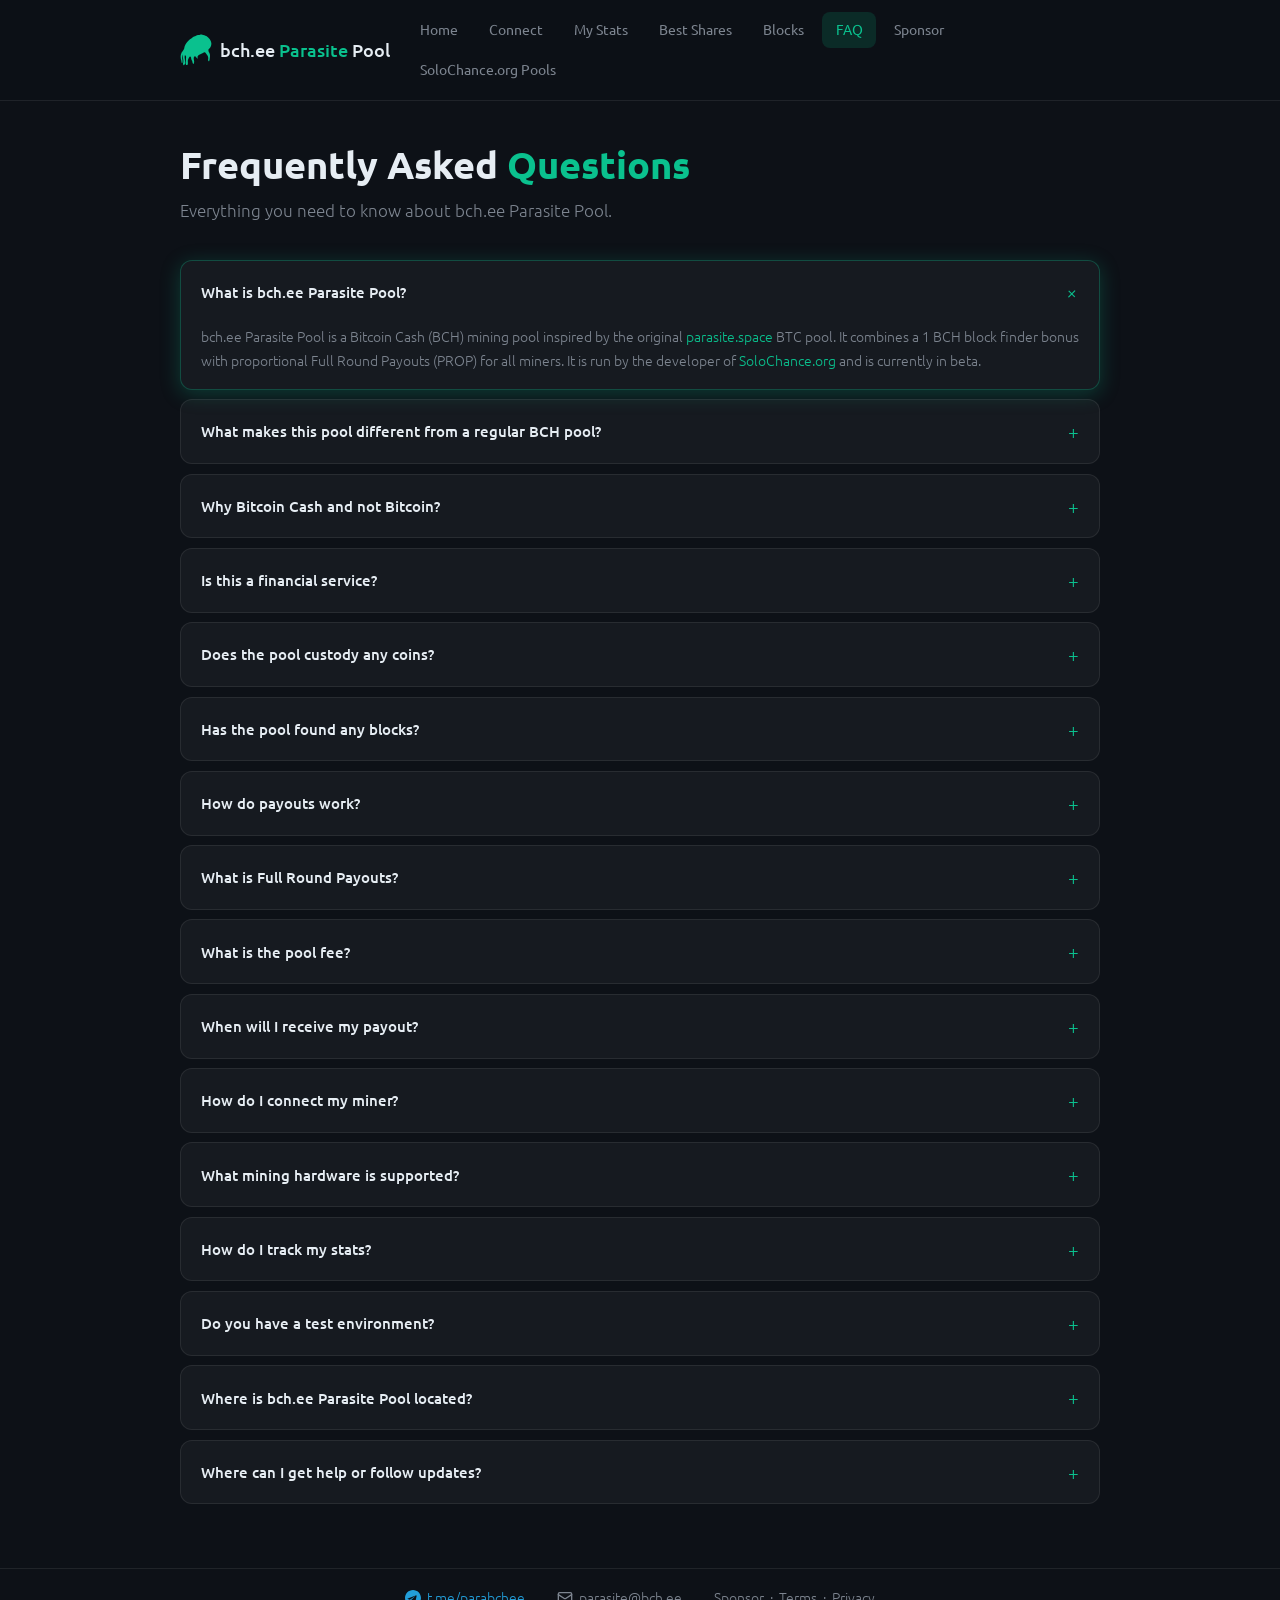
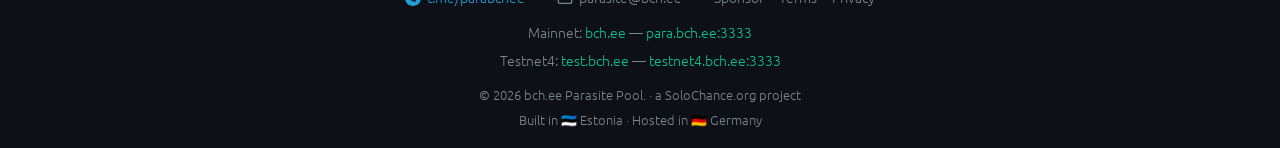
==== commit 7de949c1: "Add SoloChance.org Pools page and fix a few visual bugs it exposed New solochance-pools.html cross-l" ====
--- a/faq.html
+++ b/faq.html
@@ -38,6 +38,7 @@
         <a href="/#blocks" class="nav-btn">Blocks</a>
         <a href="/faq.html" class="nav-btn active">FAQ</a>
         <a href="/sponsor.html" class="nav-btn">Sponsor</a>
+        <a href="/solochance-pools.html" class="nav-btn">SoloChance.org Pools</a>
       </nav>
     </div>
   </header>
--- a/style.css
+++ b/style.css
@@ -67,7 +67,9 @@
   display: flex;
   align-items: center;
   justify-content: space-between;
-  height: 60px;
+  min-height: 60px;
+  padding-top: .75rem;
+  padding-bottom: .75rem;
   gap: 1rem;
 }
 
@@ -583,6 +585,55 @@
   font-size: .9rem;
 }
 
+.info-desc a {
+  color: var(--accent);
+  text-decoration: none;
+}
+.info-desc a:hover { text-decoration: underline; }
+
+.inspiration-box {
+  background: rgba(79, 70, 229, 0.12);
+  border: 1px solid rgba(79, 70, 229, 0.25);
+  border-radius: var(--radius-sm);
+  padding: .65rem .85rem;
+  margin-bottom: .85rem;
+}
+
+.inspiration-box .stat-label {
+  color: #a5a0f5;
+  margin-bottom: .3rem;
+}
+
+.inspiration-box p {
+  margin: 0;
+  font-size: .85rem;
+  color: var(--muted);
+}
+
+.first-block-box {
+  background: var(--accent-dim);
+  border: 1px solid rgba(10, 193, 142, 0.25);
+  border-radius: var(--radius-sm);
+  padding: .65rem .85rem;
+  margin-bottom: .85rem;
+}
+
+.first-block-box .stat-label {
+  color: var(--accent);
+  margin-bottom: .3rem;
+}
+
+.first-block-box p {
+  margin: 0;
+  font-size: .85rem;
+  color: var(--muted);
+}
+
+.first-block-box a {
+  color: var(--accent);
+  text-decoration: none;
+}
+.first-block-box a:hover { text-decoration: underline; }
 
 .payout-order {
   margin-top: .65rem;
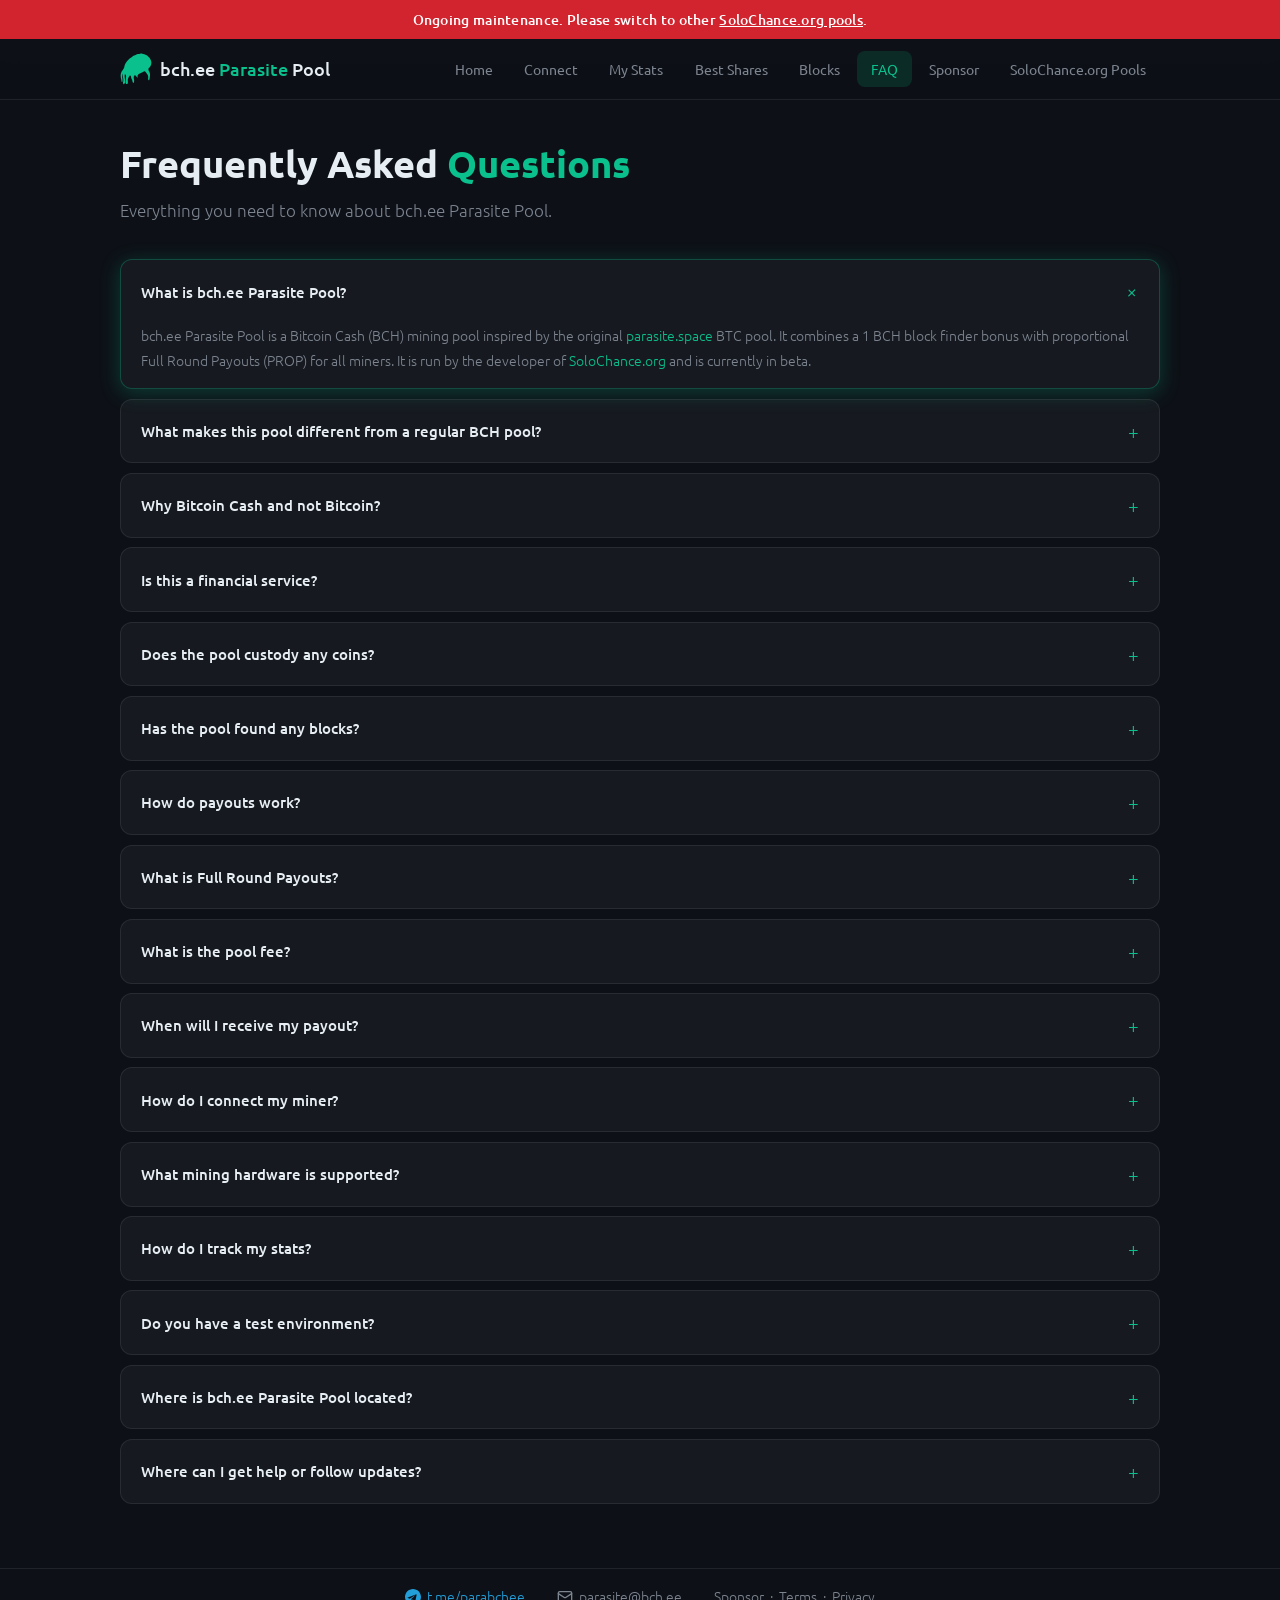
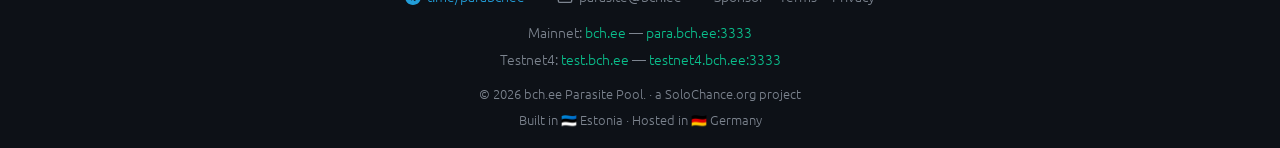
==== commit 43a2601e: "Add ongoing maintenance banner linking to SoloChance.org pools Shows a red banner above the header o" ====
--- a/faq.html
+++ b/faq.html
@@ -23,6 +23,8 @@
   <link rel="stylesheet" href="style.css" />
 </head>
 <body>
+<div class="site-topbar">
+  <div class="maintenance-banner" role="alert">Ongoing maintenance. Please switch to other <a href="/solochance-pools.html">SoloChance.org pools</a>.</div>
 
   <header class="header">
     <div class="container header-inner">
@@ -42,6 +44,7 @@
       </nav>
     </div>
   </header>
+  </div>
 
   <main class="container">
 
--- a/style.css
+++ b/style.css
@@ -39,7 +39,7 @@
 /* ── Layout ── */
 
 .container {
-  max-width: 960px;
+  max-width: 1080px;
   margin: 0 auto;
   padding: 0 1.25rem;
   width: 100%;
@@ -53,10 +53,31 @@
 
 /* ── Header ── */
 
-.header {
+.maintenance-banner {
+  background: #d1242f;
+  color: #fff;
+  text-align: center;
+  font-weight: 500;
+  font-size: .9rem;
+  padding: .5rem 1rem;
+  letter-spacing: .02em;
+}
+
+.maintenance-banner a {
+  color: #fff;
+  text-decoration: underline;
+}
+.maintenance-banner a:hover {
+  opacity: .8;
+}
+
+.site-topbar {
   position: sticky;
   top: 0;
   z-index: 100;
+}
+
+.header {
   background: rgba(13, 17, 23, 0.85);
   backdrop-filter: var(--blur);
   -webkit-backdrop-filter: var(--blur);
@@ -532,7 +553,7 @@
 }
 
 .card-grid.three-col {
-  grid-template-columns: repeat(auto-fill, minmax(240px, 1fr));
+  grid-template-columns: repeat(auto-fit, minmax(240px, 1fr));
 }
 
 /* ── Stat Cards ── */
@@ -1448,6 +1469,21 @@
 
 .workers-table th:not(:first-child) { text-align: right; }
 
+/* Coinbase Breakdown: only "Total Coinbase" (the first row) keeps the
+   accent color; Finder Bonus/Pool Fee/PROP Distribution read as plain
+   default text, same as an address in the Best Shares table below. */
+#bs-total-table tbody tr:not(:first-child) td:first-child {
+  font-family: monospace;
+  color: var(--muted);
+}
+
+/* Ubuntu Mono renders visually smaller than the browser's default monospace
+   stack (used above) at the same declared size, so bump it up to read as
+   the same weight/prominence as the row it's set apart from. */
+#bs-total-table tbody tr:first-child td:first-child {
+  font-size: 1rem;
+}
+
 .bs-pending { color: var(--muted); opacity: .4; }
 
 /* :first-child to match (and win the tie-break against, via source order)
@@ -1487,21 +1523,20 @@
    size to their content and the table can grow past the card's width, so
    the wrapping div's overflow-x:auto scrolls horizontally only when it
    actually needs to — and shows no scrollbar at all when everything fits. */
-#bestshares-table tbody td:nth-child(2) {
+#bestshares-table tbody td:nth-child(2),
+#bestshares-table thead th:nth-child(2) {
   text-align: left;
 }
 
-/* Sized (and clamped) on the inner <code> rather than the <td> itself: a
-   table cell includes its own padding in a ch-based width (border-box),
-   which left less room for text than intended, and separately a table
-   cell's display:table-cell fights display:-webkit-box just enough to
-   let a sliver of a 4th line through the clamp. ~26ch fits a full address
-   in 2 lines on desktop; the mobile breakpoint below narrows that to
-   ~17ch (3 lines). table-layout:auto never shrinks a column below its
-   declared width on its own once scrolling is available — it just always
-   renders at that width and lets the table overflow — so getting an
-   actual 2-lines-wide/3-lines-narrow split needs this explicit breakpoint
-   rather than one fluid, auto-shrinking width. */
+/* No fixed width: .workers-table is width:100% under table-layout:auto, so
+   letting this cell wrap (instead of white-space:nowrap) lets the browser's
+   own column-sizing shrink the address down only as far as the other
+   columns' fixed-width content forces it to — wrapping onto up to 3 lines
+   is tried first, and the wrapping div's overflow-x:auto (see above) only
+   kicks in as a last resort once even that isn't enough room. The
+   max-height is a hard backstop: a table cell's display:table-cell can
+   fight display:-webkit-box just enough to let a sliver of a 4th line
+   through the clamp, which reads as the address being cut mid-character. */
 .bs-address {
   cursor: pointer;
   display: -webkit-box;
@@ -1511,7 +1546,8 @@
   overflow: hidden;
   white-space: normal;
   word-break: break-all;
-  width: 26ch;
+  max-height: 4.8em; /* 3 lines at the site's 1.6 line-height */
+  min-width: 17ch;
 }
 .bs-address:hover {
   color: var(--accent);
@@ -1567,6 +1603,18 @@
 @keyframes miner-swing {
   0%, 100% { transform: rotate(-28deg); }
   50%       { transform: rotate(12deg); }
+}
+
+.bs-loading-icon {
+  display: inline-block;
+  font-size: 2rem;
+  transform-origin: 75% 75%;
+  animation: miner-swing .65s ease-in-out infinite;
+}
+
+.bs-loading-text {
+  margin-top: .5rem;
+  color: var(--muted);
 }
 
 /* ── Info tooltip ── */
@@ -1789,8 +1837,6 @@
 
   .footer-inner { flex-direction: column; align-items: center; }
 
-  .bs-address { width: 17ch; }
-
   .block-row {
     grid-template-columns: 1fr auto;
     grid-template-areas:
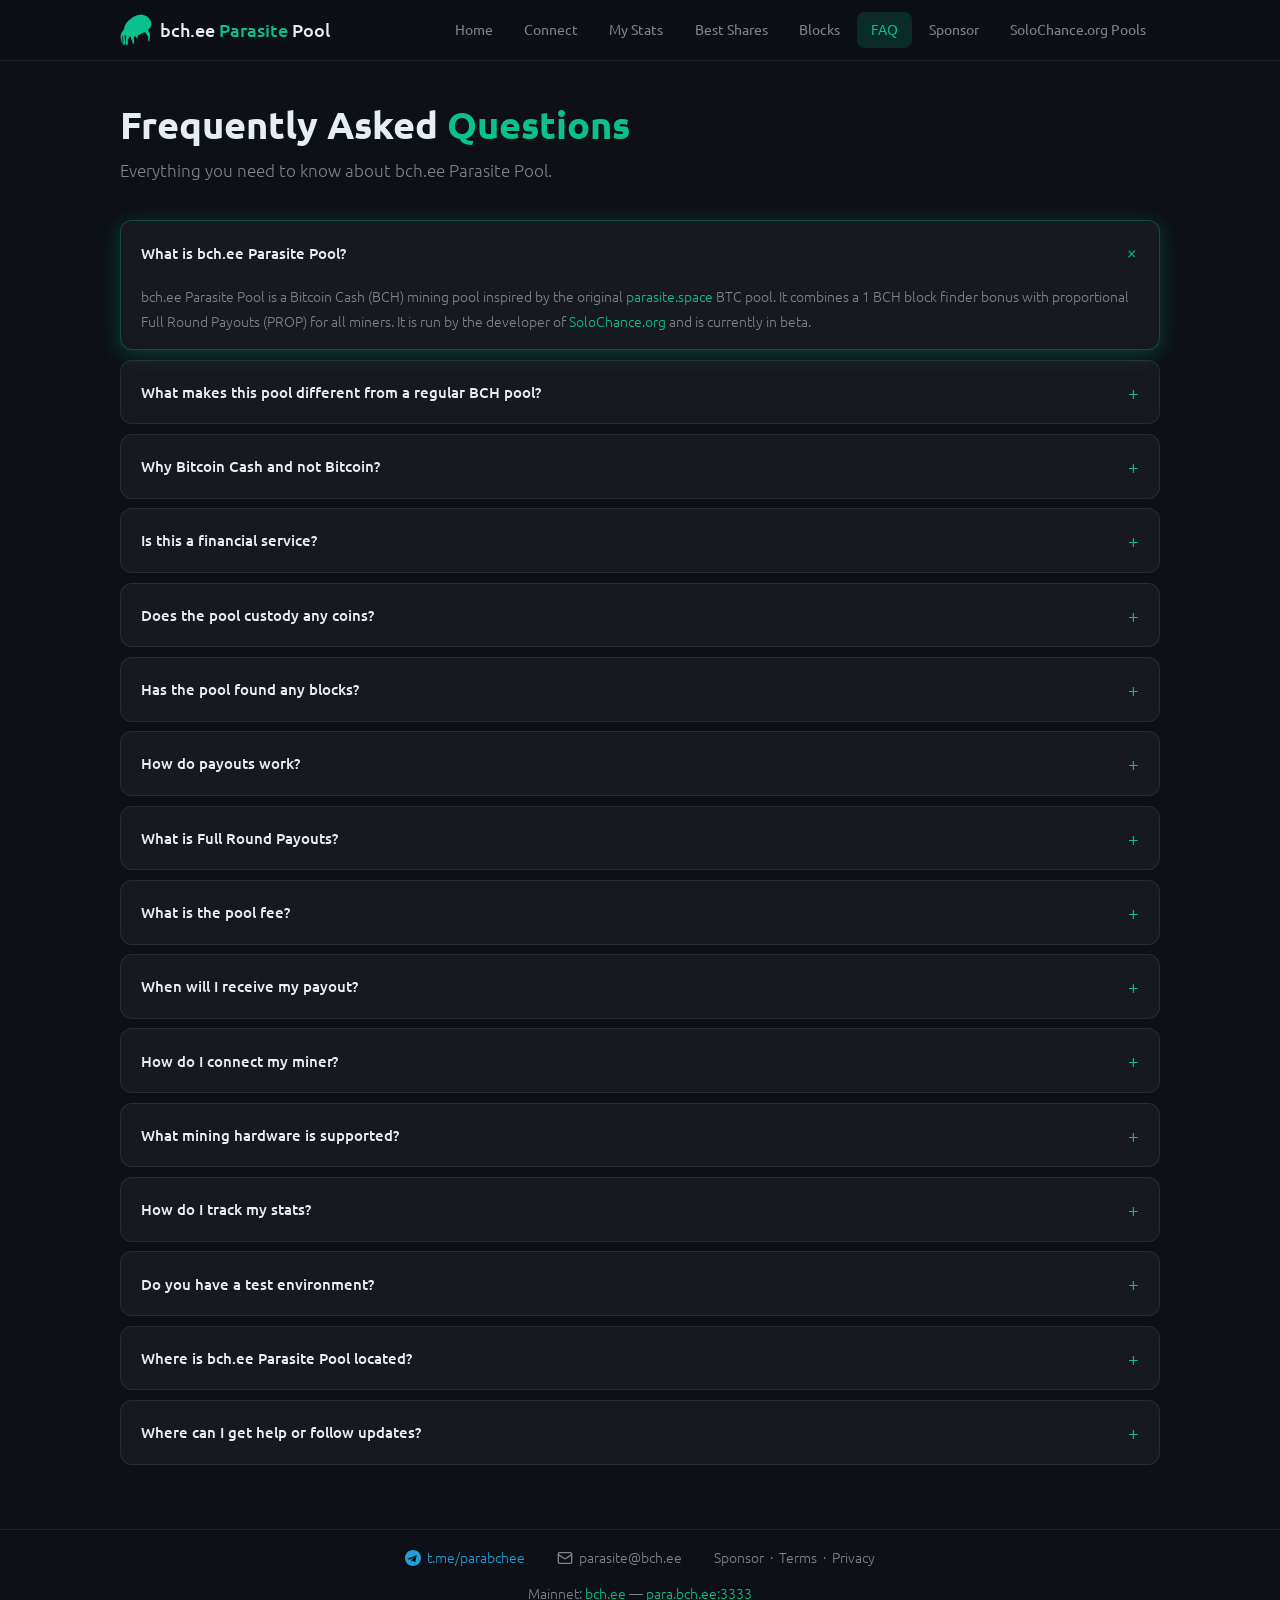
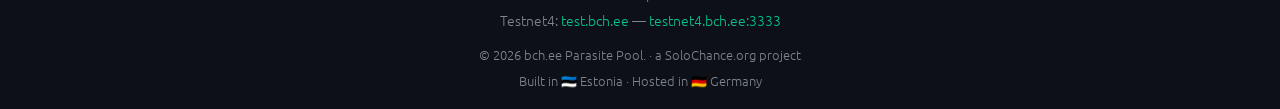
==== commit cd49af1c: "Revert "Add ongoing maintenance banner linking to SoloChance.org pools" This reverts commit 43a2601e" ====
--- a/faq.html
+++ b/faq.html
@@ -23,8 +23,6 @@
   <link rel="stylesheet" href="style.css" />
 </head>
 <body>
-<div class="site-topbar">
-  <div class="maintenance-banner" role="alert">Ongoing maintenance. Please switch to other <a href="/solochance-pools.html">SoloChance.org pools</a>.</div>
 
   <header class="header">
     <div class="container header-inner">
@@ -44,7 +42,6 @@
       </nav>
     </div>
   </header>
-  </div>
 
   <main class="container">
 
--- a/style.css
+++ b/style.css
@@ -53,31 +53,10 @@
 
 /* ── Header ── */
 
-.maintenance-banner {
-  background: #d1242f;
-  color: #fff;
-  text-align: center;
-  font-weight: 500;
-  font-size: .9rem;
-  padding: .5rem 1rem;
-  letter-spacing: .02em;
-}
-
-.maintenance-banner a {
-  color: #fff;
-  text-decoration: underline;
-}
-.maintenance-banner a:hover {
-  opacity: .8;
-}
-
-.site-topbar {
+.header {
   position: sticky;
   top: 0;
   z-index: 100;
-}
-
-.header {
   background: rgba(13, 17, 23, 0.85);
   backdrop-filter: var(--blur);
   -webkit-backdrop-filter: var(--blur);
@@ -1605,18 +1584,6 @@
   50%       { transform: rotate(12deg); }
 }
 
-.bs-loading-icon {
-  display: inline-block;
-  font-size: 2rem;
-  transform-origin: 75% 75%;
-  animation: miner-swing .65s ease-in-out infinite;
-}
-
-.bs-loading-text {
-  margin-top: .5rem;
-  color: var(--muted);
-}
-
 /* ── Info tooltip ── */
 
 .info-tip {
